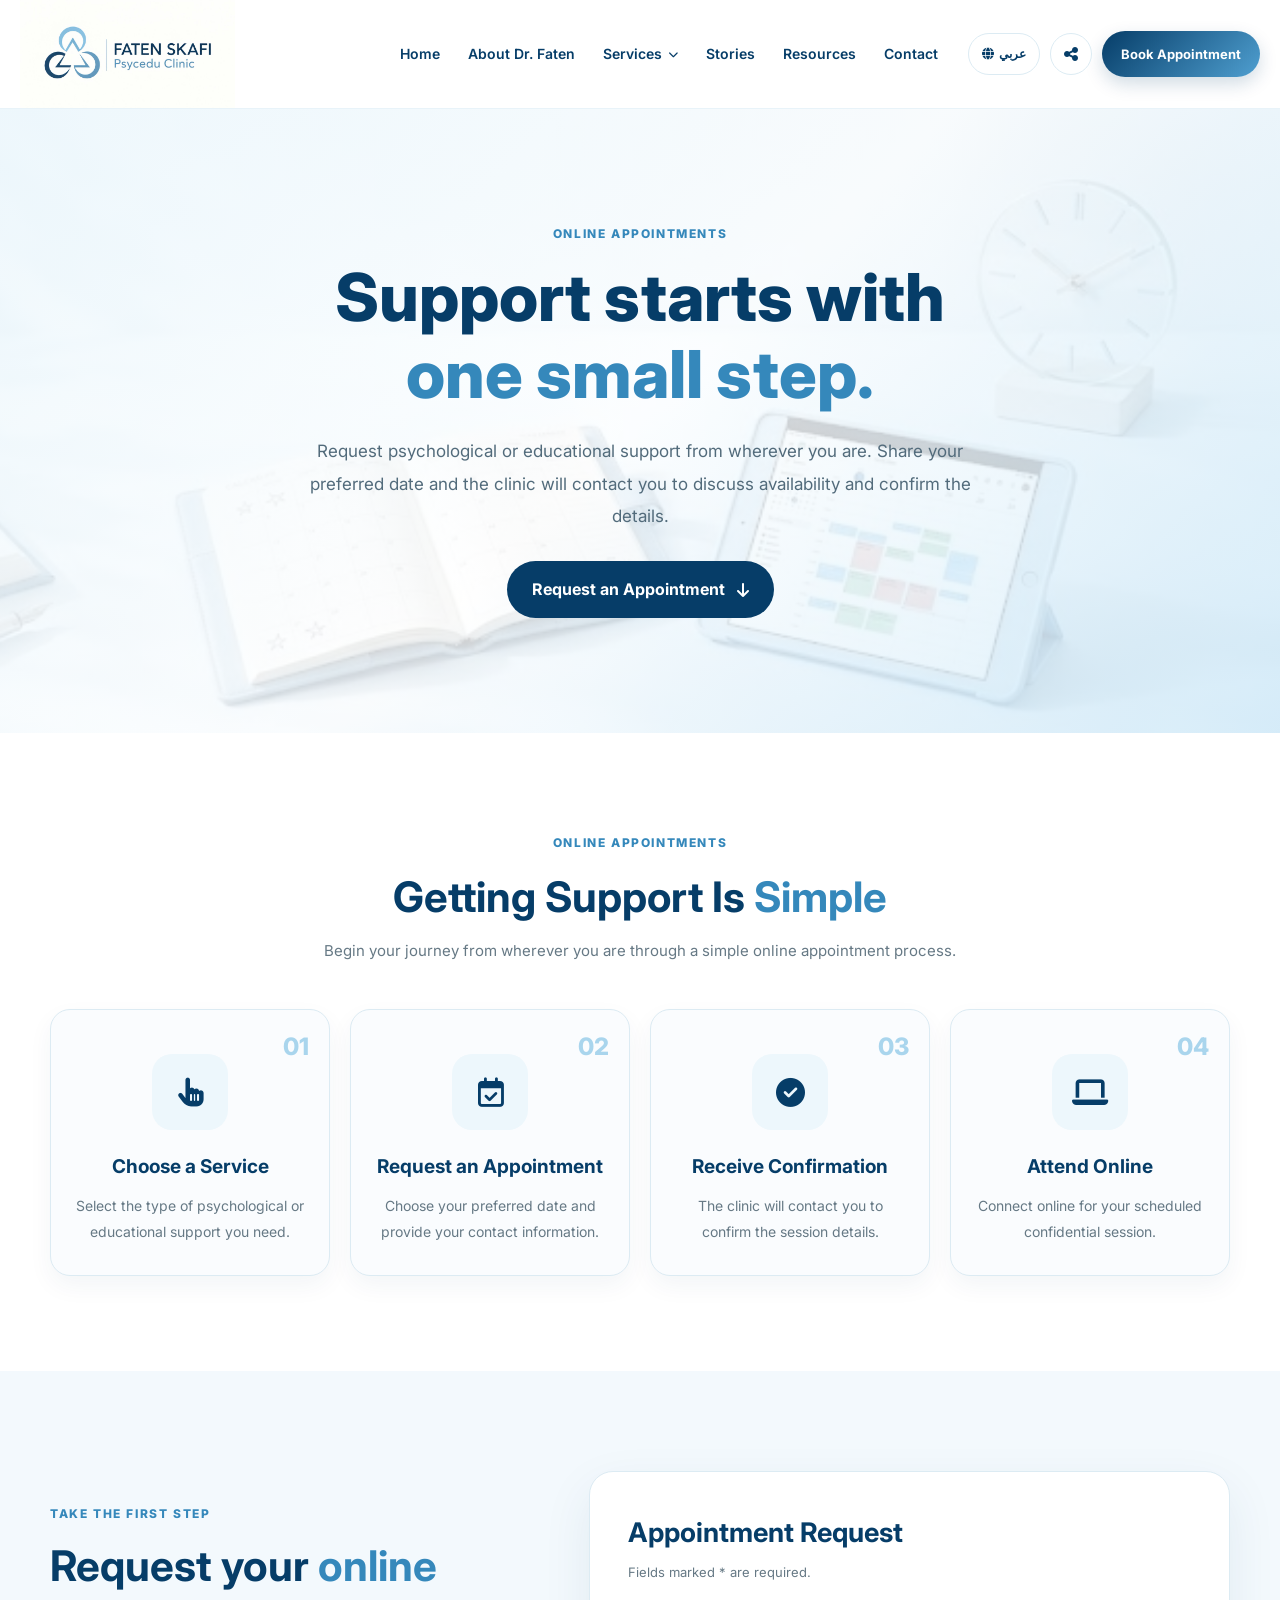
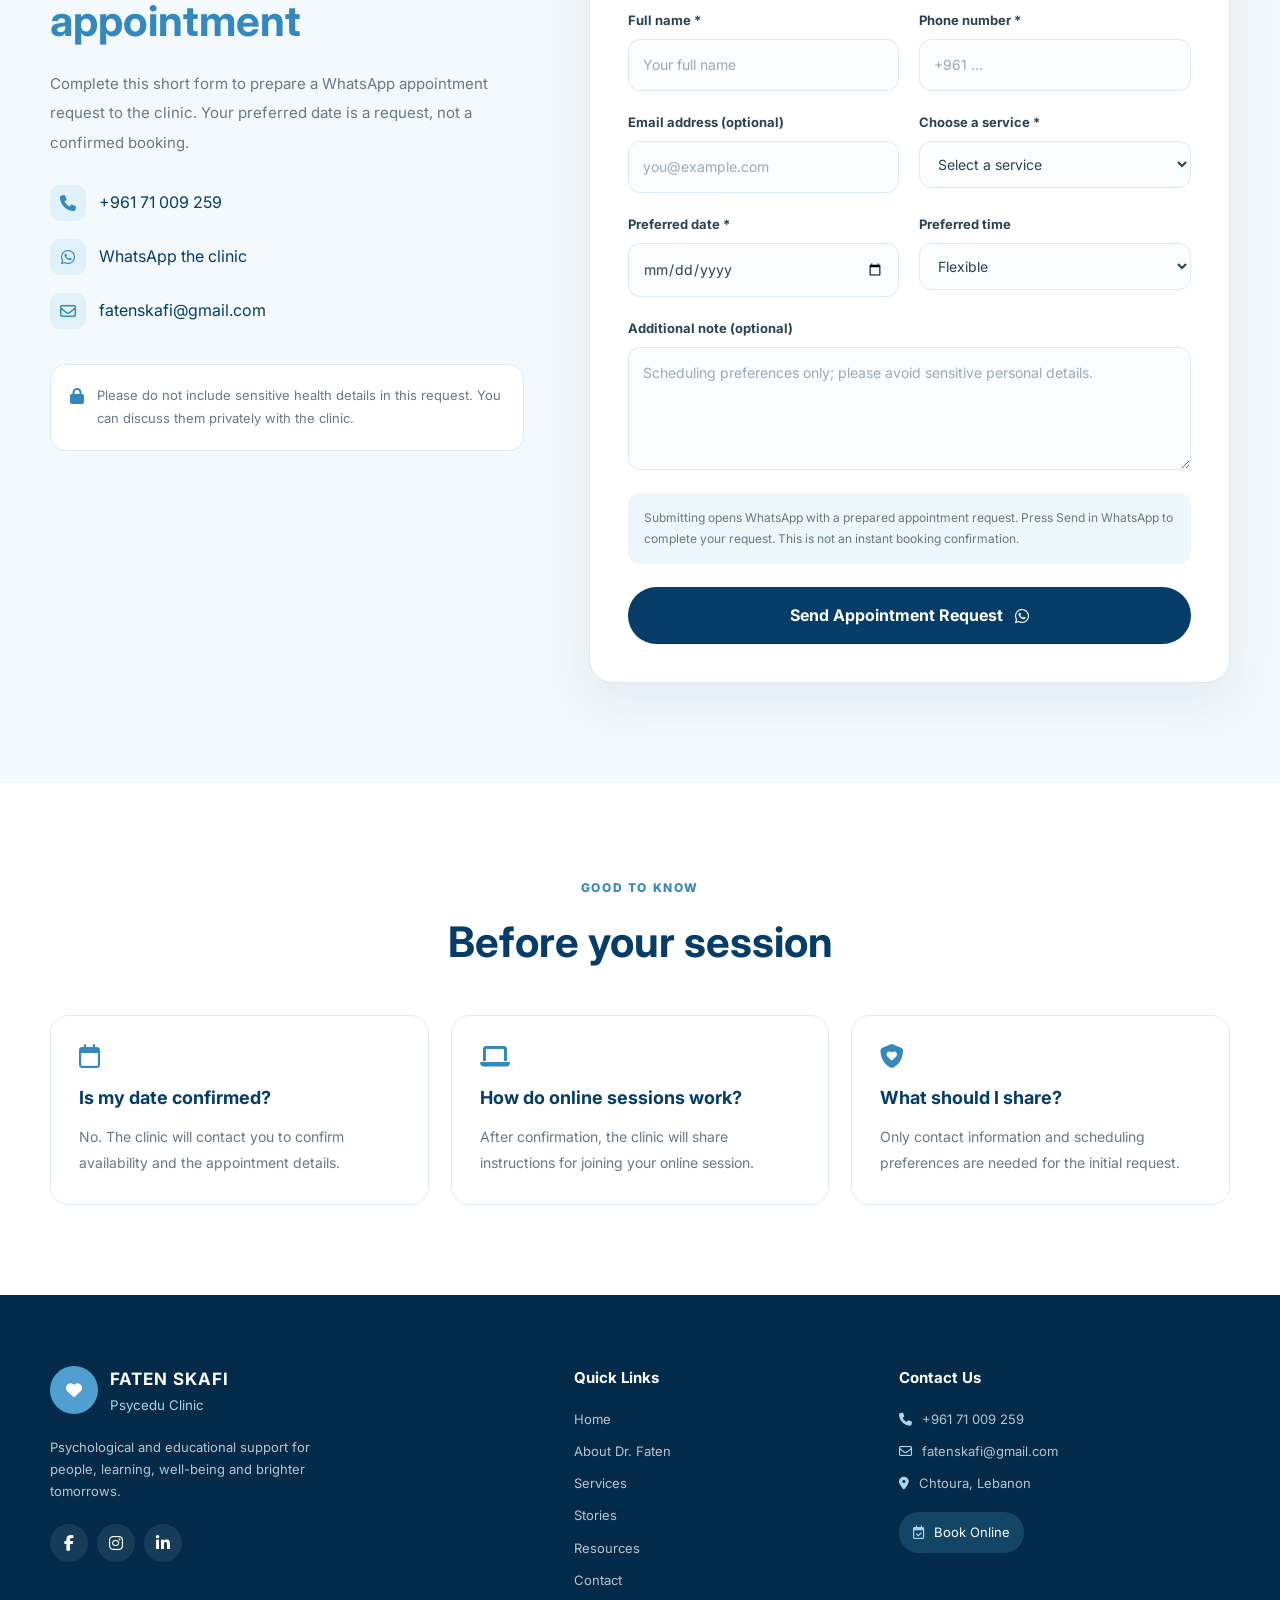
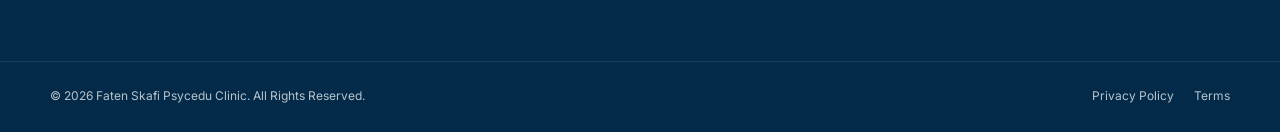
==== appointment.html @ 144cabe9 "Add files via upload" ====
<!DOCTYPE html>
<html lang="en" dir="ltr">
<head>
<meta charset="UTF-8">
<meta name="viewport" content="width=device-width,initial-scale=1">
<meta name="description" content="Request an online psychological or educational appointment with Dr. Faten Skafi at PsycEdu Clinic.">
<title>Online Appointments | PsycEdu Clinic</title>
<link rel="icon" href="icon.jpeg" type="image/jpeg">
<link rel="preconnect" href="https://fonts.googleapis.com">
<link rel="preconnect" href="https://fonts.gstatic.com" crossorigin>
<link href="https://fonts.googleapis.com/css2?family=Cairo:wght@400;500;600;700;800&family=Inter:wght@400;500;600;700;800&display=swap" rel="stylesheet">
<link rel="stylesheet" href="https://cdnjs.cloudflare.com/ajax/libs/font-awesome/6.5.2/css/all.min.css">
<link rel="stylesheet" href="style.css">
<link rel="stylesheet" href="appointment.css">
</head>
<body>

<header class="site-header">
<div class="header-container">
<a href="index.html" class="logo" aria-label="Psycedu Clinic Home">
<img src="logo.jpeg" alt="Faten Skafi Psycedu Clinic">
</a>

<button class="menu-toggle" id="menuToggle" type="button" aria-label="Open navigation" aria-expanded="false">
<i class="fa-solid fa-bars"></i>
</button>
<nav class="main-nav" id="mainNav">
<a href="index.html" class="nav-link" data-i18n="navHome">Home</a>
<a href="about.html" class="nav-link" data-i18n="navAbout">About Dr. Faten</a>

<div class="nav-dropdown">
<button class="dropdown-toggle" type="button" aria-expanded="false">
<span data-i18n="navServices">Services</span>
<i class="fa-solid fa-chevron-down"></i>
</button>
<div class="dropdown-menu">
<a href="service-counseling.html" data-i18n="service1">Psychological Counseling</a>
<a href="service-assessment.html" data-i18n="service2">Psychoeducational Assessment</a>
<a href="service-reports.html" data-i18n="service3">Psychoeducational Reports</a>
<a href="service-learning.html" data-i18n="service4">Learning Difficulties &amp; ADHD</a>
<a href="service-family.html" data-i18n="service5">Family Guidance &amp; Skills Development</a>
</div>
</div>

<a href="stories.html" class="nav-link" data-i18n="navStories">Stories</a>
<a href="resources.html" class="nav-link" data-i18n="navResources">Resources</a>
<a href="contact.html" class="nav-link" data-i18n="navContact">Contact</a>

<div class="mobile-nav-actions">
<button class="language-btn mobile-language" type="button">
<i class="fa-solid fa-globe"></i>
<span class="languageText">عربي</span>
</button>
<a href="appointment.html" class="appointment-btn mobile-appointment" data-i18n="bookAppointment">Book Appointment</a>
</div>
</nav>

<div class="header-actions">
<button class="language-btn" id="languageButton" type="button" aria-label="Switch language">
<i class="fa-solid fa-globe"></i>
<span class="languageText">عربي</span>
</button>

<div class="share-wrapper">
<button class="share-btn" id="shareButton" type="button" aria-label="Share this page" aria-expanded="false">
<i class="fa-solid fa-share-nodes"></i>
</button>
<div class="share-menu" id="shareMenu">
<span class="share-title" data-i18n="shareTitle">Share this page</span>
<div class="share-options">
<button type="button" data-share="whatsapp" aria-label="Share on WhatsApp"><i class="fa-brands fa-whatsapp"></i></button>
<button type="button" data-share="facebook" aria-label="Share on Facebook"><i class="fa-brands fa-facebook-f"></i></button>
<button type="button" data-share="linkedin" aria-label="Share on LinkedIn"><i class="fa-brands fa-linkedin-in"></i></button>
<button type="button" data-share="copy" aria-label="Copy page link"><i class="fa-solid fa-link"></i></button>
</div>
</div>
</div>

<a href="appointment.html" class="appointment-btn" data-i18n="bookAppointment">Book Appointment</a>
</div>
</div>
</header>

<main>

<section class="appointment-hero">
<div class="container appointment-hero-inner">
<span class="appointment-kicker" data-appt="heroTag">ONLINE APPOINTMENTS</span>
<h1 data-appt="heroTitle">Support starts with <span>one small step.</span></h1>
<p data-appt="heroText">Request psychological or educational support from wherever you are. Share your preferred date and the clinic will contact you to discuss availability and confirm the details.</p>
<a href="#appointment-form" class="appointment-hero-button">
<span data-appt="heroButton">Request an Appointment</span>
<i class="fa-solid fa-arrow-down"></i>
</a>
</div>
</section>

<section class="appointment-steps">
<div class="container">
<div class="appointment-section-heading">
<span class="appointment-kicker" data-appt="stepsLabel">ONLINE APPOINTMENTS</span>
<h2 data-appt="stepsTitle">Getting Support Is <span>Simple</span></h2>
<p data-appt="stepsText">Begin your journey from wherever you are through a simple online appointment process.</p>
</div>

<div class="appointment-steps-grid">
<article class="appointment-step">
<span class="appointment-step-number">01</span>
<div class="appointment-step-icon"><i class="fa-solid fa-hand-pointer"></i></div>
<h3 data-appt="step1Title">Choose a Service</h3>
<p data-appt="step1Text">Select the type of psychological or educational support you need.</p>
</article>

<article class="appointment-step">
<span class="appointment-step-number">02</span>
<div class="appointment-step-icon"><i class="fa-regular fa-calendar-check"></i></div>
<h3 data-appt="step2Title">Request an Appointment</h3>
<p data-appt="step2Text">Choose your preferred date and provide your contact information.</p>
</article>

<article class="appointment-step">
<span class="appointment-step-number">03</span>
<div class="appointment-step-icon"><i class="fa-solid fa-circle-check"></i></div>
<h3 data-appt="step3Title">Receive Confirmation</h3>
<p data-appt="step3Text">The clinic will contact you to confirm the session details.</p>
</article>

<article class="appointment-step">
<span class="appointment-step-number">04</span>
<div class="appointment-step-icon"><i class="fa-solid fa-laptop"></i></div>
<h3 data-appt="step4Title">Attend Online</h3>
<p data-appt="step4Text">Connect online for your scheduled confidential session.</p>
</article>
</div>
</div>
</section>

<section class="appointment-request-section" id="appointment-form">
<div class="container appointment-request-layout">

<aside class="appointment-request-aside">
<span class="appointment-kicker" data-appt="formKicker">TAKE THE FIRST STEP</span>
<h2 data-appt="formHeading">Request your <span>online appointment</span></h2>
<p data-appt="formIntro">Complete this short form to prepare a WhatsApp appointment request to the clinic. Your preferred date is a request, not a confirmed booking.</p>

<div class="appointment-contact-line">
<i class="fa-solid fa-phone"></i>
<a href="tel:+96171009259">+961 71 009 259</a>
</div>

<div class="appointment-contact-line">
<i class="fa-brands fa-whatsapp"></i>
<a href="https://wa.me/96171009259" target="_blank" rel="noopener noreferrer">WhatsApp the clinic</a>
</div>

<div class="appointment-contact-line">
<i class="fa-regular fa-envelope"></i>
<a href="mailto:fatenskafi@gmail.com">fatenskafi@gmail.com</a>
</div>

<div class="appointment-aside-note">
<i class="fa-solid fa-lock"></i>
<p data-appt="sensitiveNote">Please do not include sensitive health details in this request. You can discuss them privately with the clinic.</p>
</div>
</aside>

<form id="appointmentRequestForm" class="appointment-form-card">
<div class="appointment-form-head">
<h3 data-appt="formTitle">Appointment Request</h3>
<p data-appt="formSubtitle">Fields marked * are required.</p>
</div>

<div class="appointment-form-grid">

<div class="appointment-field">
<label for="apptName" data-appt="name">Full name *</label>
<input id="apptName" name="name" type="text" autocomplete="name" maxlength="100" required placeholder="Your full name">
</div>

<div class="appointment-field">
<label for="apptPhone" data-appt="phone">Phone number *</label>
<input id="apptPhone" name="phone" type="tel" autocomplete="tel" maxlength="35" required placeholder="+961 ...">
</div>

<div class="appointment-field">
<label for="apptEmail" data-appt="emailOptional">Email address (optional)</label>
<input id="apptEmail" name="email" type="email" autocomplete="email" maxlength="150" placeholder="you@example.com">
</div>

<div class="appointment-field">
<label for="apptService" data-appt="service">Choose a service *</label>
<select id="apptService" name="service" required>
<option value="" data-appt="chooseService">Select a service</option>
<option value="Psychological Counseling" data-appt="svc1">Psychological Counseling</option>
<option value="Psychoeducational Assessment" data-appt="svc2">Psychoeducational Assessment</option>
<option value="Psychoeducational Reports" data-appt="svc3">Psychoeducational Reports</option>
<option value="Learning Difficulties & ADHD" data-appt="svc4">Learning Difficulties &amp; ADHD</option>
<option value="Family Guidance & Skills Development" data-appt="svc5">Family Guidance &amp; Skills Development</option>
</select>
</div>

<div class="appointment-field">
<label for="apptDate" data-appt="date">Preferred date *</label>
<input id="apptDate" name="date" type="date" required>
</div>

<div class="appointment-field">
<label for="apptTime" data-appt="time">Preferred time</label>
<select id="apptTime" name="time">
<option value="Flexible" data-appt="flexible">Flexible</option>
<option value="Morning" data-appt="morning">Morning</option>
<option value="Afternoon" data-appt="afternoon">Afternoon</option>
<option value="Evening" data-appt="evening">Evening</option>
</select>
</div>

<div class="appointment-field appointment-field-full">
<label for="apptMessage" data-appt="message">Additional note (optional)</label>
<textarea id="apptMessage" name="message" rows="4" maxlength="400" placeholder="Scheduling preferences only; please avoid sensitive personal details."></textarea>
</div>

</div>

<p class="appointment-form-notice" data-appt="formNotice">Submitting opens WhatsApp with a prepared appointment request. Press Send in WhatsApp to complete your request. This is not an instant booking confirmation.</p>

<button class="appointment-submit" type="submit">
<span data-appt="submit">Send Appointment Request</span>
<i class="fa-brands fa-whatsapp"></i>
</button>

<p class="appointment-form-status" id="apptStatus" role="status" aria-live="polite"></p>
</form>

</div>
</section>

<section class="appointment-faq">
<div class="container">
<div class="appointment-section-heading">
<span class="appointment-kicker" data-appt="faqLabel">GOOD TO KNOW</span>
<h2 data-appt="faqTitle">Before your session</h2>
</div>

<div class="appointment-faq-grid">
<article>
<i class="fa-regular fa-calendar"></i>
<h3 data-appt="faq1Title">Is my date confirmed?</h3>
<p data-appt="faq1Text">No. The clinic will contact you to confirm availability and the appointment details.</p>
</article>

<article>
<i class="fa-solid fa-laptop"></i>
<h3 data-appt="faq2Title">How do online sessions work?</h3>
<p data-appt="faq2Text">After confirmation, the clinic will share instructions for joining your online session.</p>
</article>

<article>
<i class="fa-solid fa-shield-heart"></i>
<h3 data-appt="faq3Title">What should I share?</h3>
<p data-appt="faq3Text">Only contact information and scheduling preferences are needed for the initial request.</p>
</article>
</div>
</div>
</section>

</main>

<footer class="site-footer">
<div class="container footer-grid">

<div class="footer-brand">
<a href="index.html" class="footer-logo">
<span class="footer-logo-symbol"><i class="fa-solid fa-heart"></i></span>
<span><strong>FATEN SKAFI</strong><small>Psycedu Clinic</small></span>
</a>

<p data-i18n="footerDescription">Psychological and educational support for people, learning, well-being and brighter tomorrows.</p>

<div class="footer-socials">
<a href="https://www.facebook.com/share/19TW65atwE/" target="_blank" rel="noopener noreferrer" aria-label="Facebook">
<i class="fa-brands fa-facebook-f"></i>
</a>
<a href="https://www.instagram.com/dr.faten_skafi?stkn=dXpkZ2U0Z2pqOWF1" target="_blank" rel="noopener noreferrer" aria-label="Instagram">
<i class="fa-brands fa-instagram"></i>
</a>
<a href="https://www.linkedin.com/in/dr-faten-skafi-13892ab7" target="_blank" rel="noopener noreferrer" aria-label="LinkedIn">
<i class="fa-brands fa-linkedin-in"></i>
</a>
</div>
</div>

<div class="footer-column">
<h3 data-i18n="quickLinks">Quick Links</h3>
<a href="index.html" data-i18n="navHome">Home</a>
<a href="about.html" data-i18n="navAbout">About Dr. Faten</a>
<a href="services.html" data-i18n="navServices">Services</a>
<a href="storiess.html" data-i18n="navStories">Stories</a>
<a href="resources.html" data-i18n="navResources">Resources</a>
<a href="contact.html" data-i18n="navContact">Contact</a>
</div>

<div class="footer-column footer-contact">
<h3 data-i18n="contactUs">Contact Us</h3>

<a href="tel:+96171009259">
<i class="fa-solid fa-phone"></i>
<span>+961 71 009 259</span>
</a>

<a href="mailto:fatenskafi@gmail.com">
<i class="fa-regular fa-envelope"></i>
<span>fatenskafi@gmail.com</span>
</a>

<div>
<i class="fa-solid fa-location-dot"></i>
<span data-i18n="location">Chtoura, Lebanon</span>
</div>

<a href="appointment.html" class="footer-appointment">
<i class="fa-regular fa-calendar-check"></i>
<span data-i18n="bookOnline">Book Online</span>
</a>
</div>
</div>

<div class="footer-bottom">
<div class="container footer-bottom-container">
<p>© <span id="currentYear"></span> Faten Skafi Psycedu Clinic. <span data-i18n="rights">All Rights Reserved.</span></p>
<div>
<a href="#" data-i18n="privacy">Privacy Policy</a>
<a href="#" data-i18n="terms">Terms</a>
</div>
</div>
</div>
</footer>

<div class="toast" id="toast">Link copied!</div>

<script>
const apptCopy = {
en: {
heroTag:"ONLINE APPOINTMENTS",
heroTitle:"Support starts with <span>one small step.</span>",
heroText:"Request psychological or educational support from wherever you are. Share your preferred date and the clinic will contact you to discuss availability and confirm the details.",
heroButton:"Request an Appointment",
stepsLabel:"ONLINE APPOINTMENTS",
stepsTitle:"Getting Support Is <span>Simple</span>",
stepsText:"Begin your journey from wherever you are through a simple online appointment process.",
step1Title:"Choose a Service",
step1Text:"Select the type of psychological or educational support you need.",
step2Title:"Request an Appointment",
step2Text:"Choose your preferred date and provide your contact information.",
step3Title:"Receive Confirmation",
step3Text:"The clinic will contact you to confirm the session details.",
step4Title:"Attend Online",
step4Text:"Connect online for your scheduled confidential session.",
formKicker:"TAKE THE FIRST STEP",
formHeading:"Request your <span>online appointment</span>",
formIntro:"Complete this short form to prepare a WhatsApp appointment request to the clinic. Your preferred date is a request, not a confirmed booking.",
sensitiveNote:"Please do not include sensitive health details in this request. You can discuss them privately with the clinic.",
formTitle:"Appointment Request",
formSubtitle:"Fields marked * are required.",
name:"Full name *",
phone:"Phone number *",
emailOptional:"Email address (optional)",
service:"Choose a service *",
chooseService:"Select a service",
date:"Preferred date *",
time:"Preferred time",
flexible:"Flexible",
morning:"Morning",
afternoon:"Afternoon",
evening:"Evening",
message:"Additional note (optional)",
formNotice:"Submitting opens WhatsApp with a prepared appointment request. Press Send in WhatsApp to complete your request. This is not an instant booking confirmation.",
submit:"Send Appointment Request",
faqLabel:"GOOD TO KNOW",
faqTitle:"Before your session",
faq1Title:"Is my date confirmed?",
faq1Text:"No. The clinic will contact you to confirm availability and the appointment details.",
faq2Title:"How do online sessions work?",
faq2Text:"After confirmation, the clinic will share instructions for joining your online session.",
faq3Title:"What should I share?",
faq3Text:"Only contact information and scheduling preferences are needed for the initial request.",
svc1:"Psychological Counseling",
svc2:"Psychoeducational Assessment",
svc3:"Psychoeducational Reports",
svc4:"Learning Difficulties & ADHD",
svc5:"Family Guidance & Skills Development"
},
ar: {
heroTag:"المواعيد عبر الإنترنت",
heroTitle:"يبدأ الدعم <span>بخطوة صغيرة.</span>",
heroText:"اطلب الدعم النفسي أو التربوي من أي مكان. اختر التاريخ المناسب لك وستتواصل العيادة معك لمناقشة التوافر وتأكيد التفاصيل.",
heroButton:"طلب موعد",
stepsLabel:"المواعيد عبر الإنترنت",
stepsTitle:"الحصول على الدعم <span>بسيط</span>",
stepsText:"ابدأ رحلتك من أي مكان من خلال خطوات سهلة لطلب موعد عبر الإنترنت.",
step1Title:"اختر الخدمة",
step1Text:"حدد نوع الدعم النفسي أو التربوي الذي تحتاج إليه.",
step2Title:"اطلب موعدًا",
step2Text:"اختر التاريخ المفضل وأدخل معلومات التواصل.",
step3Title:"تلقَّ التأكيد",
step3Text:"ستتواصل معك العيادة لتأكيد تفاصيل الجلسة.",
step4Title:"احضر عبر الإنترنت",
step4Text:"انضم إلى جلستك السرية عبر الإنترنت في الموعد المحدد.",
formKicker:"ابدأ الخطوة الأولى",
formHeading:"اطلب <span>موعدًا عبر الإنترنت</span>",
formIntro:"املأ هذا النموذج القصير لإعداد طلب موعد عبر واتساب. التاريخ المفضل هو طلب وليس حجزًا مؤكدًا.",
sensitiveNote:"يرجى عدم إدخال تفاصيل صحية حساسة في الطلب. يمكنك مناقشتها بشكل خاص مع العيادة.",
formTitle:"طلب موعد",
formSubtitle:"الحقول المميزة بنجمة * إلزامية.",
name:"الاسم الكامل *",
phone:"رقم الهاتف *",
emailOptional:"البريد الإلكتروني (اختياري)",
service:"اختر الخدمة *",
chooseService:"اختر خدمة",
date:"التاريخ المفضل *",
time:"الوقت المفضل",
flexible:"مرن",
morning:"صباحًا",
afternoon:"بعد الظهر",
evening:"مساءً",
message:"ملاحظة إضافية (اختياري)",
formNotice:"عند الضغط على الزر، سيفتح واتساب برسالة جاهزة لطلب الموعد. اضغط على إرسال في واتساب لإكمال الطلب. هذا ليس تأكيدًا فوريًا للحجز.",
submit:"إرسال طلب الموعد",
faqLabel:"معلومات مهمة",
faqTitle:"قبل جلستك",
faq1Title:"هل تم تأكيد التاريخ؟",
faq1Text:"لا. ستتواصل معك العيادة لتأكيد التوافر وتفاصيل الموعد.",
faq2Title:"كيف تتم الجلسات عبر الإنترنت؟",
faq2Text:"بعد التأكيد، ستشارك العيادة معك تعليمات الانضمام إلى الجلسة.",
faq3Title:"ما المعلومات التي يجب مشاركتها؟",
faq3Text:"تكفي معلومات التواصل وتفضيلات الموعد عند إرسال الطلب الأولي.",
svc1:"الإرشاد النفسي",
svc2:"التقييم النفسي التربوي",
svc3:"التقارير النفسية التربوية",
svc4:"صعوبات التعلم واضطراب فرط الحركة وتشتت الانتباه",
svc5:"الإرشاد الأسري وتنمية المهارات"
}
};

const navCopy = {
en: {
navHome:"Home",
navAbout:"About Dr. Faten",
navServices:"Services",
navStories:"Stories",
navResources:"Resources",
navContact:"Contact",
bookAppointment:"Book Appointment",
service1:"Psychological Counseling",
service2:"Psychoeducational Assessment",
service3:"Psychoeducational Reports",
service4:"Learning Difficulties & ADHD",
service5:"Family Guidance & Skills Development",
quickLinks:"Quick Links",
contactUs:"Contact Us",
location:"Chtoura, Lebanon",
bookOnline:"Book Online",
rights:"All Rights Reserved.",
privacy:"Privacy Policy",
terms:"Terms",
footerDescription:"Psychological and educational support for people, learning, well-being and brighter tomorrows."
},
ar: {
navHome:"الرئيسية",
navAbout:"عن الدكتورة فاتن",
navServices:"الخدمات",
navStories:"قصص",
navResources:"الموارد",
navContact:"تواصل معنا",
bookAppointment:"احجز موعدًا",
service1:"الإرشاد النفسي",
service2:"التقييم النفسي التربوي",
service3:"التقارير النفسية التربوية",
service4:"صعوبات التعلم وفرط الحركة وتشتت الانتباه",
service5:"الإرشاد الأسري وتنمية المهارات",
quickLinks:"روابط سريعة",
contactUs:"تواصل معنا",
location:"شتورا، لبنان",
bookOnline:"احجز عبر الإنترنت",
rights:"جميع الحقوق محفوظة.",
privacy:"سياسة الخصوصية",
terms:"الشروط",
footerDescription:"دعم نفسي وتربوي يعزز التعلم والرفاه وآفاق المستقبل."
}
};

let lang = "en";

try {
    lang = localStorage.getItem("language") === "ar" ? "ar" : "en";
} catch (e) {}

function applyLang(next) {
    lang = next;

    document.documentElement.lang = lang;
    document.documentElement.dir = lang === "ar" ? "rtl" : "ltr";

    document.querySelectorAll("[data-appt]").forEach(el => {
        const key = el.dataset.appt;
        const value = apptCopy[lang][key];

        if (value === undefined) return;

        if (["heroTitle", "stepsTitle", "formHeading"].includes(key)) {
            el.innerHTML = value;
        } else {
            el.textContent = value;
        }
    });

    document.querySelectorAll("[data-i18n]").forEach(el => {
        const value = navCopy[lang][el.dataset.i18n];
        if (value !== undefined) el.textContent = value;
    });

    document.querySelectorAll(".languageText").forEach(el => {
        el.textContent = lang === "ar" ? "EN" : "عربي";
    });

    try {
        localStorage.setItem("language", lang);
    } catch (e) {}
}

applyLang(lang);

document.querySelectorAll(".language-btn").forEach(btn => {
    btn.addEventListener("click", () => {
        applyLang(lang === "en" ? "ar" : "en");
    });
});

// Mobile menu
const mobile = document.getElementById("menuToggle");
const nav = document.getElementById("mainNav");

if (mobile && nav) {
    mobile.addEventListener("click", () => {
        const open = nav.classList.toggle("is-open");

        mobile.setAttribute("aria-expanded", String(open));
        mobile.querySelector("i").className = open
            ? "fa-solid fa-xmark"
            : "fa-solid fa-bars";
    });
}

// Navigation dropdown
document.querySelectorAll(".nav-dropdown").forEach(drop => {
    const btn = drop.querySelector(".dropdown-toggle");

    if (btn) {
        btn.addEventListener("click", e => {
            e.stopPropagation();

            const open = drop.classList.toggle("is-open");
            btn.setAttribute("aria-expanded", String(open));
        });
    }
});

document.addEventListener("click", e => {
    document.querySelectorAll(".nav-dropdown").forEach(drop => {
        if (!drop.contains(e.target)) {
            drop.classList.remove("is-open");
            drop.querySelector(".dropdown-toggle")
                ?.setAttribute("aria-expanded", "false");
        }
    });
});

// Share menu
const shareBtn = document.getElementById("shareButton");
const shareMenu = document.getElementById("shareMenu");
const toast = document.getElementById("toast");

if (shareBtn && shareMenu) {
    shareBtn.addEventListener("click", e => {
        e.stopPropagation();

        const open = shareMenu.classList.toggle("active");
        shareBtn.setAttribute("aria-expanded", String(open));
    });

    document.addEventListener("click", e => {
        if (!e.target.closest(".share-wrapper")) {
            shareMenu.classList.remove("active");
            shareBtn.setAttribute("aria-expanded", "false");
        }
    });

    document.querySelectorAll("[data-share]").forEach(btn => {
        btn.addEventListener("click", async () => {
            const url = encodeURIComponent(location.href);
            let target = "";

            switch (btn.dataset.share) {
                case "whatsapp":
                    target = "https://wa.me/?text=" +
                        encodeURIComponent("PsycEdu Clinic Appointment ") + url;
                    break;

                case "facebook":
                    target = "https://www.facebook.com/sharer/sharer.php?u=" + url;
                    break;

                case "linkedin":
                    target = "https://www.linkedin.com/sharing/share-offsite/?url=" + url;
                    break;

                case "copy":
                    try {
                        await navigator.clipboard.writeText(location.href);

                        if (toast) {
                            toast.textContent = lang === "ar"
                                ? "تم نسخ الرابط!"
                                : "Link copied!";

                            toast.classList.add("show");

                            setTimeout(() => {
                                toast.classList.remove("show");
                            }, 2200);
                        }
                    } catch (e) {
                        prompt("Copy link:", location.href);
                    }
                    break;
            }

            if (target) {
                window.open(target, "_blank", "noopener,noreferrer");
            }

            shareMenu.classList.remove("active");
            shareBtn.setAttribute("aria-expanded", "false");
        });
    });
}

// Prevent past dates
const dateField = document.getElementById("apptDate");

if (dateField) {
    const today = new Date();

    const localToday = new Date(
        today.getTime() - today.getTimezoneOffset() * 60000
    ).toISOString().slice(0, 10);

    dateField.min = localToday;
}

// Appointment submission through WhatsApp
const appointmentForm = document.getElementById("appointmentRequestForm");

if (appointmentForm) {
    appointmentForm.addEventListener("submit", e => {
        e.preventDefault();

        const form = e.currentTarget;

        if (!form.reportValidity()) return;

        const data = new FormData(form);
        const service = data.get("service");
        const time = data.get("time");

        const serviceArabic = {
            "Psychological Counseling": "الإرشاد النفسي",
            "Psychoeducational Assessment": "التقييم النفسي التربوي",
            "Psychoeducational Reports": "التقارير النفسية التربوية",
            "Learning Difficulties & ADHD": "صعوبات التعلم واضطراب فرط الحركة وتشتت الانتباه",
            "Family Guidance & Skills Development": "الإرشاد الأسري وتنمية المهارات"
        };

        const timeArabic = {
            "Flexible": "مرن",
            "Morning": "صباحًا",
            "Afternoon": "بعد الظهر",
            "Evening": "مساءً"
        };

        const fields = lang === "ar"
            ? [
                ["الاسم الكامل", data.get("name")],
                ["رقم الهاتف", data.get("phone")],
                ["البريد الإلكتروني", data.get("email") || "لم يُذكر"],
                ["الخدمة المطلوبة", serviceArabic[service] || service],
                ["التاريخ المفضل", data.get("date")],
                ["الوقت المفضل", timeArabic[time] || time],
                ["ملاحظة تتعلق بالموعد", data.get("message") || "لا توجد"]
            ]
            : [
                ["Full name", data.get("name")],
                ["Phone", data.get("phone")],
                ["Email", data.get("email") || "Not provided"],
                ["Service", service],
                ["Preferred date", data.get("date")],
                ["Preferred time", time],
                ["Scheduling note", data.get("message") || "None"]
            ];

        const greeting = lang === "ar"
            ? "مرحبًا عيادة PsycEdu، أود طلب موعد."
            : "Hello PsycEdu Clinic, I would like to request an online appointment.";

        const closing = lang === "ar"
            ? "يرجى التواصل معي لتأكيد التوافر وتفاصيل الموعد. شكرًا لكم."
            : "Please contact me to confirm availability and appointment details. Thank you.";

        const message =
            greeting + "\n\n" +
            fields.map(([label, value]) => label + ": " + value).join("\n") +
            "\n\n" + closing;

        // Lebanon WhatsApp number in international format
        // without the leading zero.
        const clinicWhatsAppNumber = "96171009259";

        const whatsappURL =
            "https://wa.me/" + clinicWhatsAppNumber +
            "?text=" + encodeURIComponent(message);

        const status = document.getElementById("apptStatus");

        if (status) {
            status.textContent = lang === "ar"
                ? "سيُفتح واتساب برسالة جاهزة. اضغط على إرسال لإكمال الطلب."
                : "WhatsApp will open with your prepared request. Press Send to complete it.";
        }

        window.open(whatsappURL, "_blank", "noopener,noreferrer");
    });
}

// Footer year
const year = document.getElementById("currentYear");

if (year) {
    year.textContent = new Date().getFullYear();
}
</script>

</body>
</html>
---- style.css ----
/* =========================================================
   ROOT
========================================================= */

:root {

    --navy: #063d68;
    --navy-dark: #032f52;

    --blue: #4f9fd0;
    --blue-dark: #3588bb;

    --sky: #a9d5ed;
    --light-blue: #edf7fc;

    --off-white: #fafaf7;
    --white: #ffffff;

    --text: #294254;
    --muted: #667985;

    --border: #dcebf3;

    --beige: #f6ead5;
    --green: #dcebdc;
    --pink: #f5dcd8;
    --soft-green: #dcebdc;

    --shadow:
        0 15px 45px rgba(6, 61, 104, 0.10);

    --shadow-small:
        0 8px 25px rgba(6, 61, 104, 0.08);

    --radius: 22px;

}


/* =========================================================
   RESET
========================================================= */

* {

    margin: 0;
    padding: 0;
    box-sizing: border-box;

}


html {

    scroll-behavior: smooth;

}


body {

    font-family: "Inter", sans-serif;

    color: var(--text);

    background: var(--white);

    line-height: 1.7;

    overflow-x: hidden;

}


body[dir="rtl"],
html[dir="rtl"] body {

    font-family: "Cairo", sans-serif;

}


a {

    color: inherit;
    text-decoration: none;

}


button {

    font: inherit;

}


img {

    max-width: 100%;
    display: block;

}


.container {

    width: min(1180px, calc(100% - 40px));

    margin-inline: auto;

}



/* =========================================================
   HEADER
========================================================= */

.site-header {

    position: sticky;

    top: 0;

    z-index: 1000;

    background: rgba(255, 255, 255, 0.96);

    backdrop-filter: blur(15px);

    border-bottom: 1px solid rgba(79, 159, 208, 0.13);

}


.header-container {

    width: min(1320px, calc(100% - 40px));

    min-height: 88px;

    margin: auto;

    display: flex;

    align-items: center;

    gap: 30px;

}


.logo {

    width: 215px;

    flex-shrink: 0;

}


.logo img {

    width: 100%;

    height: auto;

}


.main-nav {

    display: flex;

    align-items: center;

    gap: 28px;

    margin-left: auto;

}


.nav-link,
.dropdown-toggle {

    position: relative;

    color: var(--navy);

    font-size: 14px;

    font-weight: 600;

    background: none;

    border: 0;

    cursor: pointer;

    transition: 0.3s;

}


.nav-link::after {

    content: "";

    position: absolute;

    left: 0;

    bottom: -10px;

    width: 0;

    height: 2px;

    background: var(--blue);

    transition: 0.3s;

}


.nav-link:hover::after,
.nav-link.active::after {

    width: 100%;

}


.nav-link:hover,
.dropdown-toggle:hover {

    color: var(--blue);

}



/* DROPDOWN */

.nav-dropdown {

    position: relative;

}


.dropdown-toggle {

    display: flex;

    align-items: center;

    gap: 6px;

}


.dropdown-toggle i {

    font-size: 10px;

    transition: 0.3s;

}


.dropdown-menu {

    position: absolute;

    top: calc(100% + 20px);

    left: -20px;

    width: 300px;

    padding: 12px;

    background: var(--white);

    border-radius: 16px;

    box-shadow: var(--shadow);

    border: 1px solid var(--border);

    opacity: 0;

    visibility: hidden;

    transform: translateY(10px);

    transition: 0.25s;

}


.nav-dropdown:hover .dropdown-menu {

    opacity: 1;

    visibility: visible;

    transform: translateY(0);

}


.dropdown-menu a {

    display: block;

    padding: 11px 13px;

    border-radius: 10px;

    color: var(--text);

    font-size: 13px;

    transition: 0.25s;

}


.dropdown-menu a:hover {

    background: var(--light-blue);

    color: var(--navy);

    padding-inline-start: 18px;

}



/* HEADER ACTIONS */

.header-actions {

    display: flex;

    align-items: center;

    gap: 10px;

}


.language-btn,
.share-btn {

    width: 42px;

    height: 42px;

    border-radius: 50%;

    border: 1px solid var(--border);

    background: var(--white);

    color: var(--navy);

    display: flex;

    align-items: center;

    justify-content: center;

    gap: 5px;

    cursor: pointer;

    transition: 0.25s;

}


.language-btn {

    width: auto;

    border-radius: 22px;

    padding: 0 13px;

    font-size: 12px;

    font-weight: 700;

}


.language-btn:hover,
.share-btn:hover {

    color: var(--white);

    background: var(--blue);

    border-color: var(--blue);

}


.appointment-btn {

    display: inline-flex;

    align-items: center;

    justify-content: center;

    padding: 12px 19px;

    border-radius: 25px;

    color: var(--white);

    background:
        linear-gradient(
            135deg,
            var(--navy),
            var(--blue)
        );

    font-size: 13px;

    font-weight: 700;

    transition: 0.3s;

    box-shadow:
        0 7px 18px rgba(6, 61, 104, 0.18);

}


.appointment-btn:hover {

    transform: translateY(-2px);

    box-shadow:
        0 10px 25px rgba(6, 61, 104, 0.25);

}



/* SHARE MENU */

.share-wrapper {

    position: relative;

}


.share-menu {

    position: absolute;

    top: calc(100% + 14px);

    right: 0;

    width: 205px;

    padding: 15px;

    border-radius: 15px;

    background: var(--white);

    border: 1px solid var(--border);

    box-shadow: var(--shadow);

    opacity: 0;

    visibility: hidden;

    transform: translateY(8px);

    transition: 0.25s;

}


.share-menu.active {

    opacity: 1;

    visibility: visible;

    transform: translateY(0);

}


.share-title {

    display: block;

    margin-bottom: 12px;

    color: var(--navy);

    font-size: 12px;

    font-weight: 700;

}


.share-options {

    display: flex;

    gap: 8px;

}


.share-options button {

    width: 36px;

    height: 36px;

    border: 0;

    border-radius: 50%;

    background: var(--light-blue);

    color: var(--navy);

    cursor: pointer;

    transition: 0.25s;

}


.share-options button:hover {

    color: var(--white);

    background: var(--blue);

    transform: translateY(-2px);

}


.menu-toggle,
.mobile-nav-actions {

    display: none;

}



/* =========================================================
   HERO
========================================================= */

.hero {

    position: relative;

    min-height: 680px;

    overflow: hidden;

    background:

        radial-gradient(
            circle at 90% 20%,
            rgba(169, 213, 237, 0.45),
            transparent 35%
        ),

        linear-gradient(
            135deg,
            var(--off-white),
            var(--light-blue)
        );

}


.hero::after {

    content: "";

    position: absolute;

    bottom: -90px;

    left: -5%;

    width: 110%;

    height: 160px;

    border-radius: 50% 50% 0 0;

    background: var(--white);

}


.hero-container {

    position: relative;

    z-index: 2;

    min-height: 680px;

    display: grid;

    grid-template-columns:
        1.08fr 0.92fr;

    align-items: center;

    gap: 70px;

    padding-top: 45px;
    padding-bottom: 110px;

}


.hero-eyebrow {

    display: flex;

    align-items: center;

    gap: 12px;

    margin-bottom: 18px;

    color: var(--blue-dark);

    font-size: 13px;

    font-weight: 700;

    text-transform: uppercase;

    letter-spacing: 2px;

}


.hero-eyebrow span {

    width: 35px;

    height: 2px;

    background: var(--blue);

}


.hero h1 {

    max-width: 650px;

    color: var(--navy);

    font-size: clamp(44px, 5vw, 70px);

    line-height: 1.08;

    letter-spacing: -2.5px;

}


.hero h1 span {

    color: var(--blue);

}


.hero-description {

    max-width: 590px;

    margin: 24px 0 30px;

    color: var(--muted);

    font-size: 18px;

}


.hero-buttons {

    display: flex;

    flex-wrap: wrap;

    gap: 12px;

}


.primary-btn,
.secondary-btn {

    display: inline-flex;

    align-items: center;

    justify-content: center;

    gap: 11px;

    min-height: 52px;

    padding: 0 24px;

    border-radius: 27px;

    font-weight: 700;

    font-size: 14px;

    transition: 0.3s;

}


.primary-btn {

    color: var(--white);

    background:
        linear-gradient(
            135deg,
            var(--navy),
            var(--blue)
        );

    box-shadow:
        0 10px 25px rgba(6, 61, 104, 0.18);

}


.primary-btn:hover {

    transform: translateY(-3px);

    box-shadow:
        0 14px 30px rgba(6, 61, 104, 0.25);

}


.secondary-btn {

    color: var(--navy);

    background: rgba(255,255,255,0.7);

    border: 1px solid var(--sky);

}


.secondary-btn:hover {

    background: var(--white);

    transform: translateY(-2px);

}


.hero-support {

    display: flex;

    flex-wrap: wrap;

    gap: 25px;

    margin-top: 30px;

}


.hero-support div {

    display: flex;

    align-items: center;

    gap: 8px;

    color: var(--navy);

    font-size: 13px;

    font-weight: 600;

}


.hero-support i {

    color: var(--blue);

}



/* HERO VISUAL */

.hero-visual {

    position: relative;

    min-height: 460px;

    display: flex;

    align-items: center;

    justify-content: center;

}


.hero-visual::before {

    content: "";

    position: absolute;

    width: 390px;

    height: 390px;

    border-radius: 50%;

    background:
        linear-gradient(
            135deg,
            var(--sky),
            var(--light-blue)
        );

}


.hero-card {

    position: relative;

    z-index: 2;

    width: 360px;

    padding: 55px 42px;

    text-align: center;

    border-radius: 45% 45% 35% 35%;

    background: rgba(255,255,255,0.91);

    box-shadow: var(--shadow);

    backdrop-filter: blur(12px);

}


.hero-logo-icon {

    width: 85px;

    height: 85px;

    margin: 0 auto 20px;

    border-radius: 50%;

    display: grid;

    place-items: center;

    background:
        linear-gradient(
            135deg,
            var(--navy),
            var(--blue)
        );

    color: var(--white);

    font-size: 32px;

}


.hero-card > span {

    color: var(--blue);

    font-size: 13px;

    font-weight: 700;

    text-transform: uppercase;

    letter-spacing: 1.5px;

}


.hero-card h2 {

    margin: 12px 0;

    color: var(--navy);

    font-size: 30px;

    line-height: 1.25;

}


.hero-card p {

    color: var(--muted);

    font-size: 14px;

}


.floating-card {

    position: absolute;

    z-index: 4;

    display: flex;

    align-items: center;

    gap: 9px;

    padding: 12px 17px;

    border-radius: 20px;

    color: var(--navy);

    background: var(--white);

    box-shadow: var(--shadow-small);

    font-size: 13px;

    font-weight: 700;

}


.floating-card i {

    color: var(--blue);

}


.floating-one {

    top: 75px;

    left: 0;

}


.floating-two {

    bottom: 80px;

    right: -10px;

}



/* =========================================================
   GENERAL SECTION HEADINGS
========================================================= */

.section-heading {

    max-width: 650px;

    margin-bottom: 50px;

}


.section-heading.centered {

    margin-left: auto;

    margin-right: auto;

    text-align: center;

}


.section-label {

    display: inline-block;

    margin-bottom: 10px;

    color: var(--blue-dark);

    font-size: 13px;

    font-weight: 700;

    text-transform: uppercase;

    letter-spacing: 1.7px;

}


.section-heading h2 {

    color: var(--navy);

    font-size: clamp(31px, 4vw, 44px);

    line-height: 1.2;

}


.section-heading h2 span {

    color: var(--blue);

}


.section-heading p {

    margin-top: 16px;

    color: var(--muted);

}



/* =========================================================
   INTRO
========================================================= */

.intro-section {

    padding: 100px 0;

}


.audience-grid {

    display: grid;

    grid-template-columns:
        repeat(4, 1fr);

    gap: 20px;

}


.audience-card {

    padding: 32px 20px;

    text-align: center;

    border-radius: var(--radius);

    background: var(--white);

    border: 1px solid var(--border);

    transition: 0.3s;

}


.audience-card:hover {

    transform: translateY(-7px);

    border-color: var(--sky);

    box-shadow: var(--shadow-small);

}


.audience-icon {

    width: 68px;

    height: 68px;

    margin: 0 auto 17px;

    border-radius: 50%;

    display: grid;

    place-items: center;

    color: var(--navy);

    background: var(--light-blue);

    font-size: 24px;

}


.audience-card h3 {

    color: var(--navy);

    font-size: 17px;

}



/* =========================================================
   SERVICES
========================================================= */

.services-section {

    padding: 100px 0;

    background: var(--light-blue);

}


.services-grid {

    display: grid;

    grid-template-columns:
        repeat(6, 1fr);

    gap: 20px;

}


.service-card {

    position: relative;

    grid-column: span 2;

    min-height: 390px;

    padding: 34px;

    border-radius: var(--radius);

    background: var(--white);

    box-shadow: var(--shadow-small);

    transition: 0.35s;

    overflow: hidden;

}


.service-card:nth-child(4) {

    grid-column: 2 / span 2;

}


.service-card:nth-child(5) {

    grid-column: 4 / span 2;

}


.service-card:hover {

    transform: translateY(-8px);

    box-shadow: var(--shadow);

}


.service-number {

    position: absolute;

    top: 22px;

    right: 25px;

    color: rgba(6,61,104,0.08);

    font-size: 42px;

    font-weight: 700;

}


.service-icon {

    width: 70px;

    height: 70px;

    margin-bottom: 23px;

    border-radius: 50%;

    display: grid;

    place-items: center;

    color: var(--navy);

    font-size: 25px;

}


.service-icon.blue {

    background: #dbeff9;

}


.service-icon.beige {

    background: var(--beige);

}


.service-icon.green {

    background: var(--green);

}


.service-icon.pink {

    background: var(--pink);

}


.service-icon.soft-green {

    background: #dcebdc;

}


.service-card h3 {

    min-height: 58px;

    color: var(--navy);

    font-size: 19px;

    line-height: 1.4;

}


.service-card p {

    margin: 15px 0 24px;

    color: var(--muted);

    font-size: 14px;

}

/* Psychological Counseling background */
.service-card.counseling-card {
    background-image:
        linear-gradient(
            rgba(255, 255, 255, 0.82),
            rgba(255, 255, 255, 0.92)
        ),
        url("Psychological\ Counseling.png");

    background-size: cover;
    background-position: center;
    background-repeat: no-repeat;
} 

/* Psychoeducational Assessment background */
.service-card.assessment-card {
    background-image:
        linear-gradient(
            rgba(255, 255, 255, 0.82),
            rgba(255, 255, 255, 0.92)
        ),
        url("Psychoeducational Assessment.png");

    background-size: cover;
    background-position: center;
    background-repeat: no-repeat;
}

/* Psychoeducational Reports background */
.service-card.reports-card {
    background-image:
        linear-gradient(
            rgba(255, 255, 255, 0.82),
            rgba(255, 255, 255, 0.92)
        ),
        url("Psychoeducational Reports.png");

    background-size: cover;
    background-position: center;
    background-repeat: no-repeat;
}

/* Learning Difficulties & ADHD background */
.service-card.learning-card {
    background-image:
        linear-gradient(
            rgba(255, 255, 255, 0.82),
            rgba(255, 255, 255, 0.92)
        ),
        url("Learning Difficulties & ADHD.png");

    background-size: cover;
    background-position: center;
    background-repeat: no-repeat;
}

/* Family Guidance & Skills Development background */
.service-card.family-card {
    background-image:
        linear-gradient(
            rgba(255, 255, 255, 0.82),
            rgba(255, 255, 255, 0.92)
        ),
        url("Family Guidance & Skills Development.png");

    background-size: cover;
    background-position: center;
    background-repeat: no-repeat;
}


.learn-more {

    display: inline-flex;

    align-items: center;

    gap: 8px;

    color: var(--blue-dark);

    font-size: 13px;

    font-weight: 700;

}


.learn-more i {

    transition: 0.3s;

}


.learn-more:hover i {

    transform: translateX(5px);

}



/* =========================================================
   DOCTOR
========================================================= */

.doctor-section {

    padding: 110px 0;

}


.doctor-container {

    display: grid;

    grid-template-columns:
        0.9fr 1.1fr;

    gap: 90px;

    align-items: center;

}


.doctor-image {

    position: relative;

}


.doctor-placeholder {

    min-height: 500px;

    border-radius: 40px 40px 120px 40px;

    display: flex;

    flex-direction: column;

    align-items: center;

    justify-content: center;

    gap: 18px;

    background:

        linear-gradient(
            145deg,
            var(--light-blue),
            var(--sky)
        );

    color: var(--navy);

}


.doctor-placeholder i {

    font-size: 100px;

    opacity: 0.5;

}


.doctor-placeholder span {

    font-weight: 600;

}


.doctor-image img {

    width: 100%;

    min-height: 500px;

    object-fit: cover;

    border-radius: 40px 40px 120px 40px;

}


.experience-card {

    position: absolute;

    right: -35px;

    bottom: 45px;

    width: 155px;

    padding: 22px;

    border-radius: 20px;

    color: var(--white);

    background: var(--navy);

    box-shadow: var(--shadow);

}


.experience-card strong {

    display: block;

    color: var(--sky);

    font-size: 36px;

}


.experience-card span {

    font-size: 12px;

}


.doctor-content h2 {

    color: var(--navy);

    font-size: clamp(35px, 4vw, 48px);

}


.doctor-content h4 {

    margin: 5px 0 20px;

    color: var(--blue-dark);

    font-weight: 600;

}


.doctor-content > p {

    max-width: 610px;

    color: var(--muted);

    margin-bottom: 25px;

}


.doctor-values {

    margin-bottom: 30px;

    display: grid;

    gap: 12px;

}


.doctor-values div {

    display: flex;

    align-items: center;

    gap: 11px;

    color: var(--navy);

    font-size: 14px;

    font-weight: 600;

}


.doctor-values i {

    width: 27px;

    height: 27px;

    border-radius: 50%;

    display: grid;

    place-items: center;

    background: var(--light-blue);

    color: var(--blue-dark);

    font-size: 11px;

}



/* =========================================================
   STEPS
========================================================= */

.steps-section {

    padding: 100px 0;

    background: var(--off-white);

}


.steps-grid {

    display: grid;

    grid-template-columns:
        1fr 50px 1fr 50px 1fr 50px 1fr;

    align-items: center;

}


.step-card {

    text-align: center;

}


.step-number {

    display: block;

    margin-bottom: 12px;

    color: var(--sky);

    font-size: 40px;

    font-weight: 700;

}


.step-card > i {

    width: 72px;

    height: 72px;

    margin-bottom: 18px;

    border-radius: 50%;

    display: inline-grid;

    place-items: center;

    color: var(--white);

    background:
        linear-gradient(
            135deg,
            var(--navy),
            var(--blue)
        );

    font-size: 23px;

}


.step-card h3 {

    margin-bottom: 9px;

    color: var(--navy);

    font-size: 17px;

}


.step-card p {

    color: var(--muted);

    font-size: 13px;

}


.step-line {

    height: 1px;

    background: var(--sky);

}


.steps-button {

    margin-top: 50px;

    text-align: center;

}



/* =========================================================
   CONTACT CTA
========================================================= */

.contact-cta {

    padding: 65px 0;

    color: var(--white);

    background:

        linear-gradient(
            135deg,
            var(--navy-dark),
            var(--navy),
            var(--blue-dark)
        );

}


.contact-cta-container {

    display: flex;

    align-items: center;

    justify-content: space-between;

    gap: 50px;

}


.contact-cta span {

    color: var(--sky);

    font-size: 13px;

    font-weight: 700;

    text-transform: uppercase;

    letter-spacing: 1.5px;

}


.contact-cta h2 {

    margin: 7px 0;

    font-size: 36px;

}


.contact-cta p {

    max-width: 600px;

    color: rgba(255,255,255,0.78);

}


.cta-buttons {

    display: flex;

    gap: 10px;

    flex-shrink: 0;

}


.white-btn,
.outline-white-btn {

    min-height: 48px;

    padding: 0 20px;

    border-radius: 25px;

    display: inline-flex;

    align-items: center;

    justify-content: center;

    gap: 8px;

    font-size: 13px;

    font-weight: 700;

    transition: 0.3s;

}


.white-btn {

    color: var(--navy);

    background: var(--white);

}


.outline-white-btn {

    color: var(--white);

    border: 1px solid rgba(255,255,255,0.5);

}


.white-btn:hover,
.outline-white-btn:hover {

    transform: translateY(-3px);

}



/* =========================================================
   FOOTER
========================================================= */

.site-footer {
    color: rgba(255, 255, 255, 0.72);
    background: #032b49;
}

.footer-grid {
    padding: 70px 0;
    display: grid;
    grid-template-columns: 1.4fr 0.8fr 1fr;
    gap: 60px;
    text-align: left;
    justify-content: start;
    align-items: start;
}

.footer-brand {
    text-align: left;
}

.footer-logo {
    display: flex;
    align-items: center;
    justify-content: flex-start;
    gap: 12px;
    margin-bottom: 20px;
}

.footer-logo-symbol {
    width: 48px;
    height: 48px;
    flex-shrink: 0;
    border-radius: 50%;
    display: grid;
    place-items: center;
    background: var(--blue);
    color: var(--white);
}

.footer-logo strong,
.footer-logo small {
    display: block;
    text-align: left;
}

.footer-logo strong {
    color: var(--white);
    font-size: 17px;
    letter-spacing: 1px;
}

.footer-logo small {
    color: var(--sky);
}

.footer-brand p {
    max-width: 300px;
    margin-bottom: 22px;
    font-size: 13px;
    text-align: left;
}

.footer-socials {
    display: flex;
    justify-content: flex-start;
    align-items: center;
    gap: 9px;
}

.footer-socials a {
    width: 38px;
    height: 38px;
    border-radius: 50%;
    display: grid;
    place-items: center;
    background: rgba(255,255,255,0.08);
    color: var(--white);
    transition: 0.25s;
}

.footer-socials a:hover {
    background: var(--blue);
    transform: translateY(-3px);
}

.footer-column {
    display: flex;
    flex-direction: column;
    align-items: flex-start;
    gap: 10px;
    text-align: left;
}

.footer-column h3 {
    margin-bottom: 8px;
    color: var(--white);
    font-size: 15px;
    text-align: left;
}

.footer-column a {
    font-size: 13px;
    text-align: left;
    transition: 0.25s;
}

.footer-column a:hover {
    color: var(--sky);
}

.footer-contact {
    align-items: flex-start;
    text-align: left;
}

.footer-contact a,
.footer-contact div {
    display: flex;
    align-items: flex-start;
    justify-content: flex-start;
    gap: 10px;
    font-size: 13px;
    text-align: left;
}

.footer-contact i {
    margin-top: 5px;
    color: var(--sky);
    flex-shrink: 0;
}

.footer-appointment {
    margin-top: 8px;
    width: fit-content;
    padding: 9px 14px;
    border-radius: 20px;
    color: var(--white) !important;
    background: rgba(79,159,208,0.22);
}

.footer-bottom {
    border-top: 1px solid rgba(255,255,255,0.09);
}

.footer-bottom-container {
    min-height: 70px;
    display: flex;
    align-items: center;
    justify-content: space-between;
    gap: 20px;
    font-size: 12px;
    text-align: left;
}

.footer-bottom-container div {
    display: flex;
    gap: 20px;
}

/* =========================================================
   TOAST
========================================================= */

.toast {

    position: fixed;

    left: 50%;

    bottom: 30px;

    z-index: 2000;

    padding: 11px 20px;

    border-radius: 25px;

    color: var(--white);

    background: var(--navy);

    font-size: 13px;

    transform:
        translate(-50%, 20px);

    opacity: 0;

    pointer-events: none;

    transition: 0.3s;

}


.toast.show {

    transform:
        translate(-50%, 0);

    opacity: 1;

}



/* =========================================================
   RTL
========================================================= */

html[dir="rtl"] {

    text-align: right;

}


html[dir="rtl"] .main-nav {

    margin-left: 0;
    margin-right: auto;

}


html[dir="rtl"] .dropdown-menu {

    left: auto;
    right: -20px;

}


html[dir="rtl"] .share-menu {

    right: auto;
    left: 0;

}


html[dir="rtl"] .learn-more i,
html[dir="rtl"] .primary-btn i {

    transform: rotate(180deg);

}


html[dir="rtl"] .service-number {

    right: auto;
    left: 25px;

}


html[dir="rtl"] .experience-card {

    right: auto;
    left: -35px;

}



/* =========================================================
   TABLET
========================================================= */

@media (max-width: 1100px) {

    .header-container {

        min-height: 78px;

    }


    .logo {

        width: 185px;

    }


    .main-nav {

        gap: 18px;

    }


    .main-nav .nav-link,
    .dropdown-toggle {

        font-size: 12px;

    }


    .header-actions .appointment-btn {

        display: none;

    }


    .hero-container {

        gap: 30px;

    }


    .services-grid {

        grid-template-columns:
            repeat(2, 1fr);

    }


    .service-card,
    .service-card:nth-child(4),
    .service-card:nth-child(5) {

        grid-column: auto;

    }


    .service-card:last-child {

        grid-column: 1 / -1;

        max-width: 560px;

        width: 100%;

        justify-self: center;

    }


    .doctor-container {

        gap: 60px;

    }


    .steps-grid {

        grid-template-columns:
            repeat(2, 1fr);

        gap: 35px;

    }


    .step-line {

        display: none;

    }


    .footer-grid {
        grid-template-columns: repeat(2, 1fr);
        gap: 45px;
    }

}



/* =========================================================
   MOBILE NAVIGATION
========================================================= */

@media (max-width: 850px) {

    .header-container {

        justify-content: space-between;

    }


    .logo {

        width: 175px;

    }


    .menu-toggle {

        width: 43px;

        height: 43px;

        border: 0;

        border-radius: 50%;

        display: grid;

        place-items: center;

        background: var(--light-blue);

        color: var(--navy);

        font-size: 19px;

        cursor: pointer;

    }


    .header-actions {

        display: none;

    }


    .main-nav {

        position: absolute;

        top: 100%;

        left: 0;

        width: 100%;

        max-height: 0;

        padding: 0 25px;

        display: block;

        overflow: hidden;

        background: var(--white);

        box-shadow:
            0 20px 30px rgba(6,61,104,0.08);

        transition: 0.4s;

    }


    .main-nav.active {

        max-height: 700px;

        padding-top: 15px;

        padding-bottom: 25px;

    }


    .nav-link,
    .dropdown-toggle {

        width: 100%;

        padding: 13px 0;

        display: flex;

        align-items: center;

        justify-content: space-between;

        border-bottom: 1px solid var(--border);

        font-size: 14px;

    }


    .nav-link::after {

        display: none;

    }


    .nav-dropdown {

        width: 100%;

    }


    .dropdown-menu {

        position: static;

        width: 100%;

        max-height: 0;

        padding: 0;

        overflow: hidden;

        opacity: 1;

        visibility: visible;

        transform: none;

        border: 0;

        box-shadow: none;

        transition: 0.35s;

    }


    .nav-dropdown.active .dropdown-menu {

        max-height: 400px;

        padding: 8px 0;

    }


    .nav-dropdown:hover .dropdown-menu {

        transform: none;

    }


    .mobile-nav-actions {

        display: flex;

        gap: 10px;

        margin-top: 18px;

    }


    .mobile-language {

        display: flex;

    }


    .mobile-appointment {

        flex: 1;

    }


    .hero {

        min-height: auto;

    }


    .hero-container {

        min-height: auto;

        grid-template-columns: 1fr;

        padding-top: 80px;
        padding-bottom: 140px;

        text-align: center;

    }


    .hero-eyebrow {

        justify-content: center;

    }


    .hero h1,
    .hero-description {

        margin-left: auto;
        margin-right: auto;

    }


    .hero-buttons,
    .hero-support {

        justify-content: center;

    }


    .hero-visual {

        min-height: 430px;

    }


    .audience-grid {

        grid-template-columns:
            repeat(2, 1fr);

    }


    .doctor-container {

        grid-template-columns: 1fr;

    }


    .doctor-image {

        max-width: 550px;

        margin: auto;

    }


    .contact-cta-container {

        flex-direction: column;

        align-items: flex-start;

    }


    .footer-grid {

        gap: 45px;

    }

}



/* =========================================================
   SMALL MOBILE
========================================================= */

@media (max-width: 600px) {

    .container,
    .header-container {

        width:
            min(100% - 28px, 1180px);

    }


    .logo {

        width: 155px;

    }


    .hero-container {

        padding-top: 60px;

    }


    .hero h1 {

        font-size: 42px;

        letter-spacing: -1.5px;

    }


    .hero-description {

        font-size: 16px;

    }


    .hero-buttons {

        flex-direction: column;

    }


    .primary-btn,
    .secondary-btn {

        width: 100%;

    }


    .hero-visual::before {

        width: 300px;

        height: 300px;

    }


    .hero-card {

        width: min(310px, 90%);

        padding: 42px 25px;

    }


    .hero-card h2 {

        font-size: 25px;

    }


    .floating-one {

        left: 0;

    }


    .floating-two {

        right: 0;

    }


    .intro-section,
    .services-section,
    .doctor-section,
    .steps-section {

        padding: 75px 0;

    }


    .audience-grid {

        grid-template-columns: 1fr 1fr;

        gap: 12px;

    }


    .audience-card {

        padding: 25px 12px;

    }


    .services-grid {

        grid-template-columns: 1fr;

    }


    .service-card:last-child {

        grid-column: auto;

    }


    .service-card {

        min-height: auto;

    }


    .doctor-placeholder {

        min-height: 400px;

    }


    .experience-card {

        right: 15px;

        bottom: 20px;

    }


    html[dir="rtl"] .experience-card {

        right: auto;

        left: 15px;

    }


    .steps-grid {

        grid-template-columns: 1fr;

    }


    .contact-cta h2 {

        font-size: 30px;

    }


    .cta-buttons {

        width: 100%;

        flex-direction: column;

    }


    .white-btn,
    .outline-white-btn {

        width: 100%;

    }


    .footer-grid {
        grid-template-columns: 1fr;
        gap: 40px;
        padding: 55px 0;
    }

    .footer-brand,
    .footer-column,
    .footer-contact {
        text-align: left;
        align-items: flex-start;
    }

    .footer-socials {
        justify-content: flex-start;
    }


    .footer-bottom-container {
        padding: 20px 0;
        flex-direction: column;
        align-items: flex-start;
        justify-content: flex-start;
        text-align: left;
    }

    .footer-bottom-container div {
        justify-content: flex-start;
    }

}

/* =========================================================
   RESPONSIVE HARDENING
   Desktop / tablet / mobile
========================================================= */

html, body {
    width: 100%;
    max-width: 100%;
}

img, svg, video, iframe {
    max-width: 100%;
}

.header-container,
.container,
.hero-content,
.hero-visual,
.doctor-content,
.doctor-image,
.service-card,
.audience-card,
.step-card,
.footer-brand,
.footer-column {
    min-width: 0;
}

.footer-contact span,
.footer-column a,
.hero-description,
.doctor-content p {
    overflow-wrap: anywhere;
}

@media (max-width: 850px) {
    .site-header {
        position: sticky;
    }

    .header-container {
        min-height: 72px;
        position: relative;
    }

    .main-nav {
        max-height: 0;
        overflow-y: auto;
        overscroll-behavior: contain;
    }

    .main-nav.active {
        max-height: calc(100vh - 72px);
    }

    .dropdown-menu {
        left: auto;
        right: auto;
    }

    .hero-container {
        gap: 35px;
    }

    .hero-content {
        width: 100%;
    }

    .hero-visual {
        width: 100%;
    }

    .doctor-content {
        text-align: left;
    }

    html[dir="rtl"] .doctor-content {
        text-align: right;
    }
}

@media (max-width: 600px) {
    .container,
    .header-container {
        width: calc(100% - 28px);
    }

    .header-container {
        gap: 12px;
    }

    .logo {
        width: min(155px, 58vw);
    }

    .menu-toggle {
        flex: 0 0 43px;
    }

    .main-nav {
        padding-left: 18px;
        padding-right: 18px;
    }

    .mobile-nav-actions {
        flex-direction: column;
        width: 100%;
    }

    .mobile-language,
    .mobile-appointment {
        width: 100%;
        justify-content: center;
    }

    .hero-container {
        padding-top: 45px;
        padding-bottom: 105px;
    }

    .hero h1 {
        font-size: clamp(34px, 11vw, 42px);
        line-height: 1.12;
        letter-spacing: -1.2px;
    }

    .hero-eyebrow {
        gap: 8px;
    }

    .hero-eyebrow p {
        font-size: 11px;
        letter-spacing: 1px;
    }

    .hero-support {
        gap: 12px 18px;
    }

    .hero-visual {
        min-height: 360px;
    }

    .hero-visual::before {
        width: min(300px, 82vw);
        height: min(300px, 82vw);
    }

    .hero-card {
        width: min(310px, calc(100vw - 56px));
    }

    .floating-card {
        padding: 9px 12px;
        font-size: 11px;
    }

    .floating-one {
        top: 45px;
        left: 0;
    }

    .floating-two {
        right: 0;
        bottom: 45px;
    }

    .section-heading {
        margin-bottom: 36px;
    }

    .section-heading h2,
    .doctor-content h2 {
        font-size: clamp(28px, 9vw, 36px);
    }

    .audience-grid {
        grid-template-columns: repeat(2, minmax(0, 1fr));
    }

    .audience-card h3 {
        font-size: 15px;
        overflow-wrap: anywhere;
    }

    .service-card {
        padding: 28px 22px;
    }

    .service-card h3 {
        min-height: 0;
    }

    .doctor-image {
        width: 100%;
    }

    .doctor-placeholder,
    .doctor-image img {
        min-height: 360px;
        border-radius: 30px 30px 75px 30px;
    }

    .experience-card {
        width: 135px;
        padding: 17px;
    }

    .experience-card strong {
        font-size: 30px;
    }

    .contact-cta {
        padding: 55px 0;
    }

    .contact-cta-container {
        gap: 30px;
    }

    .contact-cta h2 {
        font-size: clamp(27px, 8vw, 32px);
        line-height: 1.25;
    }

    .footer-bottom-container div {
        flex-wrap: wrap;
    }
}

@media (max-width: 420px) {
    .container,
    .header-container {
        width: calc(100% - 24px);
    }

    .logo {
        width: 140px;
    }

    .hero h1 {
        font-size: 34px;
    }

    .hero-description {
        font-size: 15px;
    }

    .audience-grid {
        grid-template-columns: 1fr;
    }

    .audience-card {
        padding: 24px 16px;
    }

    .hero-visual {
        min-height: 340px;
    }

    .hero-card {
        width: calc(100vw - 48px);
        padding: 36px 20px;
    }

    .hero-card h2 {
        font-size: 23px;
    }

    .floating-card {
        position: relative;
        inset: auto;
        display: inline-flex;
        margin: 8px 4px 0;
    }

    .hero-visual {
        flex-wrap: wrap;
        align-content: center;
        gap: 4px;
    }

    .hero-card {
        flex-basis: 100%;
    }

    .doctor-placeholder,
    .doctor-image img {
        min-height: 320px;
    }

    .experience-card {
        right: 10px;
        bottom: 15px;
    }

    html[dir="rtl"] .experience-card {
        right: auto;
        left: 10px;
    }

    .footer-contact a,
    .footer-contact div {
        width: 100%;
    }
}
---- appointment.css ----
/* =========================================================
   APPOINTMENT PAGE - PSYCEDU CLINIC
   Header and footer use the shared style.css
========================================================= */


/* =========================================================
   APPOINTMENT HERO
   Background image: appointment.png
========================================================= */

.appointment-hero,
.appointment-steps,
.appointment-request-section,
.appointment-faq {
    position: relative;
}

.appointment-hero {
    position: relative;
    isolation: isolate;
    overflow: hidden;
    padding: 110px 20px 115px;
    text-align: center;

    background-image: url("appointment.png");
    background-position: center;
    background-repeat: no-repeat;
    background-size: cover;
}

/* Soft overlay for readable text */
.appointment-hero::before {
    content: "";
    position: absolute;
    inset: 0;
    z-index: -1;
    background: linear-gradient(
        135deg,
        rgba(237, 247, 252, 0.94),
        rgba(255, 255, 255, 0.82),
        rgba(213, 236, 249, 0.88)
    );
}

.appointment-hero-inner {
    position: relative;
    z-index: 1;
    max-width: 850px;
    margin: 0 auto;
}

.appointment-kicker {
    display: inline-block;
    margin-bottom: 15px;
    color: #3588bb;
    font-size: 12px;
    font-weight: 800;
    letter-spacing: 1.6px;
    text-transform: uppercase;
}

.appointment-hero h1 {
    margin: 0 0 22px;
    color: #063d68;
    font-size: clamp(38px, 5.3vw, 66px);
    font-weight: 800;
    line-height: 1.17;
    text-wrap: balance;
}

.appointment-hero h1 span,
.appointment-section-heading h2 span,
.appointment-request-aside h2 span {
    color: #3588bb;
}

.appointment-hero p {
    max-width: 720px;
    margin: 0 auto 29px;
    color: #526b7b;
    font-size: 17px;
    line-height: 1.9;
}

.appointment-hero-button,
.appointment-submit {
    display: inline-flex;
    align-items: center;
    justify-content: center;
    gap: 12px;
    padding: 15px 25px;
    border: 0;
    border-radius: 40px;
    background: #063d68;
    color: #ffffff;
    font-weight: 700;
    text-decoration: none;
    transition: background 0.25s ease, transform 0.25s ease;
}

.appointment-hero-button:hover,
.appointment-submit:hover {
    background: #3588bb;
    transform: translateY(-2px);
}


/* =========================================================
   HOW APPOINTMENTS WORK
========================================================= */

.appointment-steps {
    padding: 95px 0;
    background: #ffffff;
}

.appointment-section-heading {
    max-width: 700px;
    margin: 0 auto 45px;
    text-align: center;
}

.appointment-section-heading h2 {
    margin: 0 0 12px;
    color: #063d68;
    font-size: clamp(28px, 3.5vw, 42px);
    line-height: 1.35;
}

.appointment-section-heading p {
    color: #667985;
    font-size: 15px;
    line-height: 1.8;
}

.appointment-steps-grid {
    display: grid;
    grid-template-columns: repeat(4, minmax(0, 1fr));
    gap: 20px;
}

.appointment-step {
    position: relative;
    padding: 34px 23px 30px;
    border: 1px solid #dcebf3;
    border-radius: 20px;
    background: #fafcfe;
    text-align: center;
    box-shadow: 0 10px 25px rgba(6, 61, 104, 0.05);
}

.appointment-step-number {
    position: absolute;
    top: 17px;
    right: 20px;
    color: #a9d5ed;
    font-size: 24px;
    font-weight: 800;
}

.appointment-step-icon {
    display: grid;
    place-items: center;
    width: 76px;
    height: 76px;
    margin: 10px auto 24px;
    border-radius: 20px;
    background: #edf7fc;
    color: #063d68;
    font-size: 29px;
}

.appointment-step h3 {
    margin: 0 0 12px;
    color: #063d68;
    font-size: 19px;
    line-height: 1.4;
}

.appointment-step p {
    margin: 0;
    color: #667985;
    font-size: 14px;
    line-height: 1.85;
}


/* =========================================================
   APPOINTMENT REQUEST SECTION
========================================================= */

.appointment-request-section {
    padding: 100px 0;
    background: #f3f9fd;
    scroll-margin-top: 95px;
}

.appointment-request-layout {
    display: grid;
    grid-template-columns: 0.85fr 1.15fr;
    gap: 65px;
    align-items: start;
}


/* =========================================================
   LEFT SIDE - APPOINTMENT INFORMATION
========================================================= */

.appointment-request-aside {
    padding-top: 28px;
}

.appointment-request-aside h2 {
    margin: 0 0 20px;
    color: #063d68;
    font-size: clamp(31px, 3.3vw, 45px);
    line-height: 1.3;
}

.appointment-request-aside > p {
    margin-bottom: 28px;
    color: #667985;
    font-size: 15px;
    line-height: 1.95;
}

.appointment-contact-line {
    display: flex;
    align-items: center;
    gap: 13px;
    margin: 18px 0;
    color: #063d68;
}

.appointment-contact-line i {
    display: grid;
    place-items: center;
    flex-shrink: 0;
    width: 36px;
    height: 36px;
    border-radius: 10px;
    background: #e1f1fa;
    color: #3588bb;
}

.appointment-contact-line a {
    color: #063d68;
    text-decoration: none;
    overflow-wrap: anywhere;
}

.appointment-contact-line a:hover {
    color: #3588bb;
}

.appointment-aside-note {
    display: flex;
    align-items: flex-start;
    gap: 13px;
    margin-top: 35px;
    padding: 19px;
    border: 1px solid #dcebf3;
    border-radius: 15px;
    background: #ffffff;
}

.appointment-aside-note i {
    margin-top: 4px;
    color: #3588bb;
}

.appointment-aside-note p {
    margin: 0;
    color: #667985;
    font-size: 13px;
    line-height: 1.8;
}


/* =========================================================
   RIGHT SIDE - APPOINTMENT FORM
========================================================= */

.appointment-form-card {
    min-width: 0;
    padding: 38px;
    border: 1px solid #dcebf3;
    border-radius: 24px;
    background: #ffffff;
    box-shadow: 0 18px 50px rgba(6, 61, 104, 0.08);
}

.appointment-form-head h3 {
    margin: 0 0 5px;
    color: #063d68;
    font-size: 27px;
}

.appointment-form-head p {
    margin: 0 0 26px;
    color: #667985;
    font-size: 13px;
}

.appointment-form-grid {
    display: grid;
    grid-template-columns: repeat(2, minmax(0, 1fr));
    gap: 20px;
}

.appointment-field {
    display: flex;
    flex-direction: column;
    gap: 8px;
    min-width: 0;
}

.appointment-field-full {
    grid-column: 1 / -1;
}

.appointment-field label {
    color: #294254;
    font-size: 13px;
    font-weight: 700;
}

.appointment-field input,
.appointment-field select,
.appointment-field textarea {
    width: 100%;
    min-width: 0;
    padding: 13px 14px;
    border: 1px solid #dcebf3;
    border-radius: 12px;
    outline: none;
    background: #fbfdff;
    color: #294254;
    font: inherit;
    font-size: 14px;
    box-sizing: border-box;
    transition: border-color 0.2s, box-shadow 0.2s;
}

.appointment-field input:focus,
.appointment-field select:focus,
.appointment-field textarea:focus {
    border-color: #4f9fd0;
    box-shadow: 0 0 0 3px rgba(79, 159, 208, 0.15);
}

.appointment-field textarea {
    min-height: 95px;
    resize: vertical;
}

.appointment-field input::placeholder,
.appointment-field textarea::placeholder {
    color: #9aaab5;
}


/* =========================================================
   FORM NOTICE
========================================================= */

.appointment-form-notice {
    margin: 23px 0;
    padding: 14px 16px;
    border-radius: 12px;
    background: #edf7fc;
    color: #667985;
    font-size: 12px;
    line-height: 1.8;
}


/* =========================================================
   SUBMIT BUTTON
========================================================= */

.appointment-submit {
    width: 100%;
    cursor: pointer;
    font: inherit;
    font-weight: 700;
}

.appointment-form-status {
    margin: 12px 0 0;
    color: #063d68;
    font-size: 13px;
    line-height: 1.7;
}

.appointment-form-status:empty {
    display: none;
}


/* =========================================================
   FREQUENTLY ASKED QUESTIONS
========================================================= */

.appointment-faq {
    padding: 90px 0;
    background: #ffffff;
}

.appointment-faq-grid {
    display: grid;
    grid-template-columns: repeat(3, minmax(0, 1fr));
    gap: 22px;
}

.appointment-faq-grid article {
    padding: 28px;
    border: 1px solid #dcebf3;
    border-radius: 18px;
    background: #ffffff;
}

.appointment-faq-grid article > i {
    margin-bottom: 15px;
    color: #3588bb;
    font-size: 24px;
}

.appointment-faq-grid h3 {
    margin: 0 0 10px;
    color: #063d68;
    font-size: 18px;
}

.appointment-faq-grid p {
    margin: 0;
    color: #667985;
    font-size: 14px;
    line-height: 1.85;
}


/* =========================================================
   ARABIC / RTL SUPPORT
========================================================= */

html[dir="rtl"] .appointment-hero,
html[dir="rtl"] .appointment-steps,
html[dir="rtl"] .appointment-request-section,
html[dir="rtl"] .appointment-faq {
    font-family: "Cairo", sans-serif;
}

html[dir="rtl"] .appointment-kicker {
    letter-spacing: 0;
}

html[dir="rtl"] .appointment-step-number {
    right: auto;
    left: 20px;
}

html[dir="rtl"] .appointment-submit i {
    transform: scaleX(-1);
}


/* =========================================================
   TABLET RESPONSIVE
========================================================= */

@media (max-width: 1000px) {
    .appointment-steps-grid {
        grid-template-columns: repeat(2, minmax(0, 1fr));
    }

    .appointment-request-layout {
        grid-template-columns: 1fr;
        gap: 25px;
    }

    .appointment-request-aside {
        padding-top: 0;
    }

    .appointment-faq-grid {
        grid-template-columns: repeat(2, minmax(0, 1fr));
    }
}


/* =========================================================
   MOBILE RESPONSIVE
========================================================= */

@media (max-width: 650px) {
    .appointment-hero {
        padding: 75px 20px;
        background-position: center;
    }

    .appointment-hero p {
        font-size: 15px;
        line-height: 1.8;
    }

    .appointment-steps,
    .appointment-request-section,
    .appointment-faq {
        padding: 65px 0;
    }

    .appointment-steps-grid,
    .appointment-faq-grid,
    .appointment-form-grid {
        grid-template-columns: 1fr;
    }

    .appointment-form-card {
        padding: 24px 20px;
    }

    .appointment-field-full {
        grid-column: auto;
    }

    .appointment-step {
        padding: 27px 20px;
    }

    .appointment-request-aside h2 {
        font-size: 31px;
    }
}


/* =========================================================
   HEADER INTERACTION SUPPORT
   Uses the shared website header
========================================================= */

.nav-dropdown.is-open .dropdown-menu {
    opacity: 1;
    visibility: visible;
    transform: translateY(0);
}

.share-menu.active {
    opacity: 1;
    visibility: visible;
    pointer-events: auto;
}

.toast.show {
    opacity: 1;
    visibility: visible;
}

@media (max-width: 950px) {
    .main-nav.is-open {
        display: flex;
    }

    .nav-dropdown.is-open .dropdown-menu {
        display: block;
    }
}


/* =========================================================
   ACCESSIBILITY
========================================================= */

@media (prefers-reduced-motion: reduce) {
    .appointment-hero-button,
    .appointment-submit {
        transition: none;
    }
}



/* =========================================================
   MOBILE NAVIGATION FIX - PSYCEDU CLINIC
   Keeps the existing header design
========================================================= */

@media (max-width: 900px) {

    /* Header stays above the page content */
    .site-header {
        position: relative;
        z-index: 1000;
    }

    /* Show the navigation when JavaScript opens it */
    .site-header .main-nav.is-open {
        display: flex !important;
        flex-direction: column;
        visibility: visible !important;
        opacity: 1 !important;
        pointer-events: auto !important;
        position: absolute;
        top: 100%;
        left: 0;
        right: 0;
        width: 100%;
        height: auto;
        max-height: 80vh;
        overflow-y: auto;
        z-index: 1001;
        background-color: #ffffff;
        padding: 16px 20px;
        gap: 12px;
        box-shadow: 0 8px 20px rgba(0, 0, 0, 0.12);
    }

    /* Make the navigation links visible */
    .site-header .main-nav.is-open a {
        display: block;
        visibility: visible !important;
        opacity: 1 !important;
        color: #063d68;
        padding: 10px 0;
        text-decoration: none;
    }

    /* Keep dropdowns visible and usable */
    .site-header .main-nav.is-open .dropdown,
    .site-header .main-nav.is-open .dropdown-menu {
        max-width: 100%;
    }

    /* Prevent the open menu from appearing behind the hero */
    .site-header,
    .site-header * {
        box-sizing: border-box;
    }
}
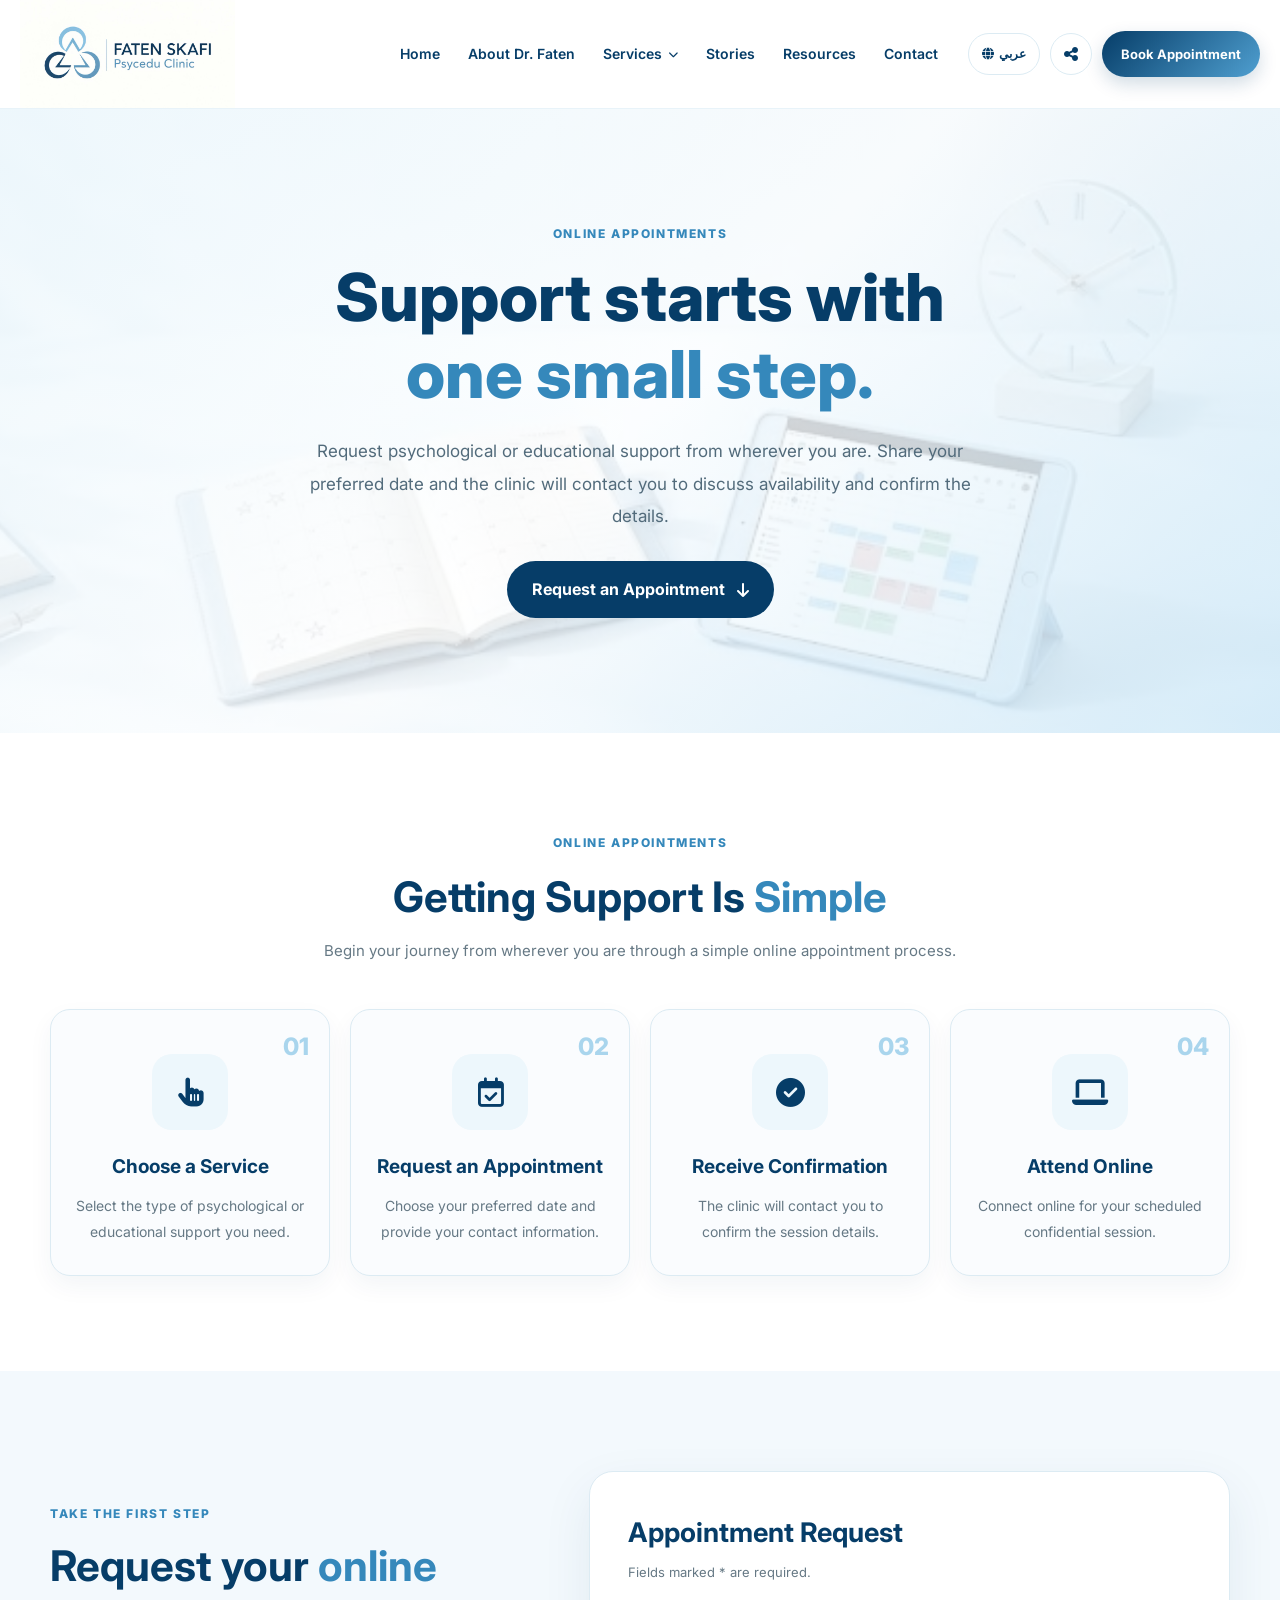
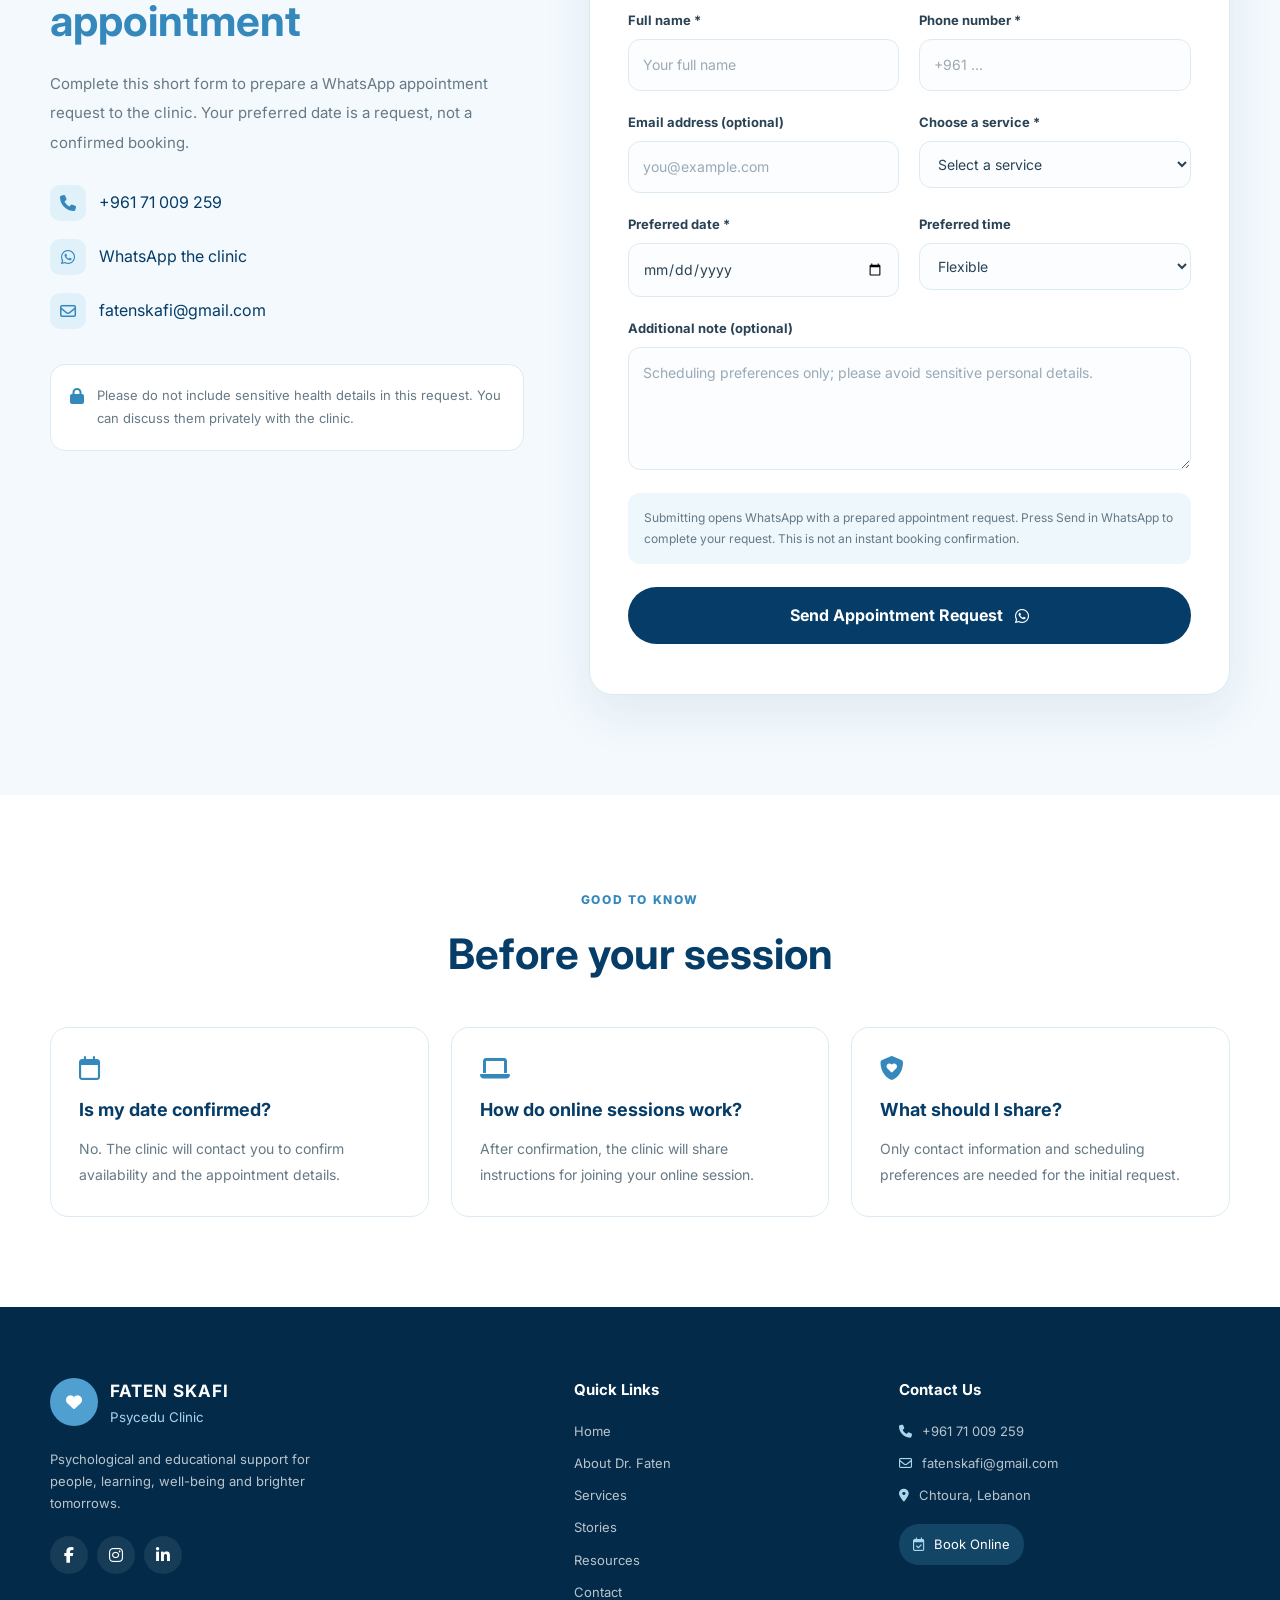
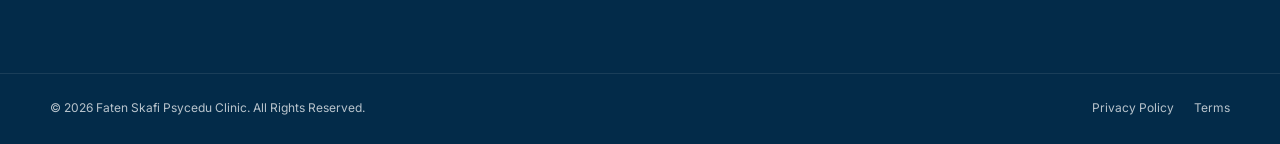
==== commit 58954150: "Update appointment.html" ====
--- a/appointment.html
+++ b/appointment.html
@@ -1,654 +1,1530 @@
 
 <!DOCTYPE html>
 <html lang="en" dir="ltr">
+
 <head>
-<meta charset="UTF-8">
-<meta name="viewport" content="width=device-width,initial-scale=1">
-<meta name="description" content="Request an online psychological or educational appointment with Dr. Faten Skafi at PsycEdu Clinic.">
-<title>Online Appointments | PsycEdu Clinic</title>
-<link rel="icon" href="icon.jpeg" type="image/jpeg">
-<link rel="preconnect" href="https://fonts.googleapis.com">
-<link rel="preconnect" href="https://fonts.gstatic.com" crossorigin>
-<link href="https://fonts.googleapis.com/css2?family=Cairo:wght@400;500;600;700;800&family=Inter:wght@400;500;600;700;800&display=swap" rel="stylesheet">
-<link rel="stylesheet" href="https://cdnjs.cloudflare.com/ajax/libs/font-awesome/6.5.2/css/all.min.css">
-<link rel="stylesheet" href="style.css">
-<link rel="stylesheet" href="appointment.css">
+    <meta charset="UTF-8">
+    <meta name="viewport" content="width=device-width, initial-scale=1">
+
+    <meta name="description"
+          content="Request an online psychological or educational appointment with Dr. Faten Skafi at PsycEdu Clinic.">
+
+    <title>Online Appointments | PsycEdu Clinic</title>
+
+    <link rel="icon" href="icon.jpeg" type="image/jpeg">
+
+    <link rel="preconnect" href="https://fonts.googleapis.com">
+    <link rel="preconnect" href="https://fonts.gstatic.com" crossorigin>
+
+    <link href="https://fonts.googleapis.com/css2?family=Cairo:wght@400;500;600;700;800&family=Inter:wght@400;500;600;700;800&display=swap"
+          rel="stylesheet">
+
+    <link rel="stylesheet"
+          href="https://cdnjs.cloudflare.com/ajax/libs/font-awesome/6.5.2/css/all.min.css">
+
+    <link rel="stylesheet" href="style.css">
+    <link rel="stylesheet" href="appointment.css">
 </head>
+
 <body>
 
+<!-- =====================================================
+     HEADER
+===================================================== -->
+
 <header class="site-header">
-<div class="header-container">
-<a href="index.html" class="logo" aria-label="Psycedu Clinic Home">
-<img src="logo.jpeg" alt="Faten Skafi Psycedu Clinic">
-</a>
-
-<button class="menu-toggle" id="menuToggle" type="button" aria-label="Open navigation" aria-expanded="false">
-<i class="fa-solid fa-bars"></i>
-</button>
-<nav class="main-nav" id="mainNav">
-<a href="index.html" class="nav-link" data-i18n="navHome">Home</a>
-<a href="about.html" class="nav-link" data-i18n="navAbout">About Dr. Faten</a>
-
-<div class="nav-dropdown">
-<button class="dropdown-toggle" type="button" aria-expanded="false">
-<span data-i18n="navServices">Services</span>
-<i class="fa-solid fa-chevron-down"></i>
-</button>
-<div class="dropdown-menu">
-<a href="service-counseling.html" data-i18n="service1">Psychological Counseling</a>
-<a href="service-assessment.html" data-i18n="service2">Psychoeducational Assessment</a>
-<a href="service-reports.html" data-i18n="service3">Psychoeducational Reports</a>
-<a href="service-learning.html" data-i18n="service4">Learning Difficulties &amp; ADHD</a>
-<a href="service-family.html" data-i18n="service5">Family Guidance &amp; Skills Development</a>
-</div>
-</div>
-
-<a href="stories.html" class="nav-link" data-i18n="navStories">Stories</a>
-<a href="resources.html" class="nav-link" data-i18n="navResources">Resources</a>
-<a href="contact.html" class="nav-link" data-i18n="navContact">Contact</a>
-
-<div class="mobile-nav-actions">
-<button class="language-btn mobile-language" type="button">
-<i class="fa-solid fa-globe"></i>
-<span class="languageText">عربي</span>
-</button>
-<a href="appointment.html" class="appointment-btn mobile-appointment" data-i18n="bookAppointment">Book Appointment</a>
-</div>
-</nav>
-
-<div class="header-actions">
-<button class="language-btn" id="languageButton" type="button" aria-label="Switch language">
-<i class="fa-solid fa-globe"></i>
-<span class="languageText">عربي</span>
-</button>
-
-<div class="share-wrapper">
-<button class="share-btn" id="shareButton" type="button" aria-label="Share this page" aria-expanded="false">
-<i class="fa-solid fa-share-nodes"></i>
-</button>
-<div class="share-menu" id="shareMenu">
-<span class="share-title" data-i18n="shareTitle">Share this page</span>
-<div class="share-options">
-<button type="button" data-share="whatsapp" aria-label="Share on WhatsApp"><i class="fa-brands fa-whatsapp"></i></button>
-<button type="button" data-share="facebook" aria-label="Share on Facebook"><i class="fa-brands fa-facebook-f"></i></button>
-<button type="button" data-share="linkedin" aria-label="Share on LinkedIn"><i class="fa-brands fa-linkedin-in"></i></button>
-<button type="button" data-share="copy" aria-label="Copy page link"><i class="fa-solid fa-link"></i></button>
-</div>
-</div>
-</div>
-
-<a href="appointment.html" class="appointment-btn" data-i18n="bookAppointment">Book Appointment</a>
-</div>
-</div>
+
+    <div class="header-container">
+
+        <a href="index.html" class="logo" aria-label="Psycedu Clinic Home">
+            <img src="logo.jpeg" alt="Faten Skafi Psycedu Clinic">
+        </a>
+
+        <button class="menu-toggle"
+                id="menuToggle"
+                type="button"
+                aria-label="Open navigation"
+                aria-expanded="false">
+
+            <i class="fa-solid fa-bars"></i>
+        </button>
+
+        <nav class="main-nav" id="mainNav">
+
+            <a href="index.html"
+               class="nav-link"
+               data-i18n="navHome">Home</a>
+
+            <a href="about.html"
+               class="nav-link"
+               data-i18n="navAbout">About Dr. Faten</a>
+
+            <!-- SERVICES DROPDOWN -->
+
+            <div class="nav-dropdown">
+
+                <button class="dropdown-toggle"
+                        type="button"
+                        aria-expanded="false"
+                        aria-haspopup="true">
+
+                    <span data-i18n="navServices">Services</span>
+
+                    <i class="fa-solid fa-chevron-down"></i>
+
+                </button>
+
+                <div class="dropdown-menu">
+
+                    <a href="service-counseling.html"
+                       data-i18n="service1">
+                        Psychological Counseling
+                    </a>
+
+                    <a href="service-assessment.html"
+                       data-i18n="service2">
+                        Psychoeducational Assessment
+                    </a>
+
+                    <a href="service-reports.html"
+                       data-i18n="service3">
+                        Psychoeducational Reports
+                    </a>
+
+                    <a href="service-learning.html"
+                       data-i18n="service4">
+                        Learning Difficulties &amp; ADHD
+                    </a>
+
+                    <a href="service-family.html"
+                       data-i18n="service5">
+                        Family Guidance &amp; Skills Development
+                    </a>
+
+                </div>
+
+            </div>
+
+            <a href="stories.html"
+               class="nav-link"
+               data-i18n="navStories">Stories</a>
+
+            <a href="resources.html"
+               class="nav-link"
+               data-i18n="navResources">Resources</a>
+
+            <a href="contact.html"
+               class="nav-link"
+               data-i18n="navContact">Contact</a>
+
+            <!-- MOBILE ACTIONS -->
+
+            <div class="mobile-nav-actions">
+
+                <button class="language-btn mobile-language"
+                        type="button"
+                        aria-label="Switch language">
+
+                    <i class="fa-solid fa-globe"></i>
+                    <span class="languageText">عربي</span>
+
+                </button>
+
+                <a href="appointment.html"
+                   class="appointment-btn mobile-appointment"
+                   data-i18n="bookAppointment">
+                    Book Appointment
+                </a>
+
+            </div>
+
+        </nav>
+
+        <!-- DESKTOP ACTIONS -->
+
+        <div class="header-actions">
+
+            <button class="language-btn"
+                    id="languageButton"
+                    type="button"
+                    aria-label="Switch language">
+
+                <i class="fa-solid fa-globe"></i>
+                <span class="languageText">عربي</span>
+
+            </button>
+
+            <div class="share-wrapper">
+
+                <button class="share-btn"
+                        id="shareButton"
+                        type="button"
+                        aria-label="Share this page"
+                        aria-expanded="false">
+
+                    <i class="fa-solid fa-share-nodes"></i>
+
+                </button>
+
+                <div class="share-menu" id="shareMenu">
+
+                    <span class="share-title" data-i18n="shareTitle">
+                        Share this page
+                    </span>
+
+                    <div class="share-options">
+
+                        <button type="button"
+                                data-share="whatsapp"
+                                aria-label="Share on WhatsApp">
+                            <i class="fa-brands fa-whatsapp"></i>
+                        </button>
+
+                        <button type="button"
+                                data-share="facebook"
+                                aria-label="Share on Facebook">
+                            <i class="fa-brands fa-facebook-f"></i>
+                        </button>
+
+                        <button type="button"
+                                data-share="linkedin"
+                                aria-label="Share on LinkedIn">
+                            <i class="fa-brands fa-linkedin-in"></i>
+                        </button>
+
+                        <button type="button"
+                                data-share="copy"
+                                aria-label="Copy page link">
+                            <i class="fa-solid fa-link"></i>
+                        </button>
+
+                    </div>
+
+                </div>
+
+            </div>
+
+            <a href="appointment.html"
+               class="appointment-btn"
+               data-i18n="bookAppointment">
+                Book Appointment
+            </a>
+
+        </div>
+
+    </div>
+
 </header>
 
+
+<!-- =====================================================
+     MAIN CONTENT
+===================================================== -->
+
 <main>
 
-<section class="appointment-hero">
-<div class="container appointment-hero-inner">
-<span class="appointment-kicker" data-appt="heroTag">ONLINE APPOINTMENTS</span>
-<h1 data-appt="heroTitle">Support starts with <span>one small step.</span></h1>
-<p data-appt="heroText">Request psychological or educational support from wherever you are. Share your preferred date and the clinic will contact you to discuss availability and confirm the details.</p>
-<a href="#appointment-form" class="appointment-hero-button">
-<span data-appt="heroButton">Request an Appointment</span>
-<i class="fa-solid fa-arrow-down"></i>
-</a>
-</div>
-</section>
-
-<section class="appointment-steps">
-<div class="container">
-<div class="appointment-section-heading">
-<span class="appointment-kicker" data-appt="stepsLabel">ONLINE APPOINTMENTS</span>
-<h2 data-appt="stepsTitle">Getting Support Is <span>Simple</span></h2>
-<p data-appt="stepsText">Begin your journey from wherever you are through a simple online appointment process.</p>
-</div>
-
-<div class="appointment-steps-grid">
-<article class="appointment-step">
-<span class="appointment-step-number">01</span>
-<div class="appointment-step-icon"><i class="fa-solid fa-hand-pointer"></i></div>
-<h3 data-appt="step1Title">Choose a Service</h3>
-<p data-appt="step1Text">Select the type of psychological or educational support you need.</p>
-</article>
-
-<article class="appointment-step">
-<span class="appointment-step-number">02</span>
-<div class="appointment-step-icon"><i class="fa-regular fa-calendar-check"></i></div>
-<h3 data-appt="step2Title">Request an Appointment</h3>
-<p data-appt="step2Text">Choose your preferred date and provide your contact information.</p>
-</article>
-
-<article class="appointment-step">
-<span class="appointment-step-number">03</span>
-<div class="appointment-step-icon"><i class="fa-solid fa-circle-check"></i></div>
-<h3 data-appt="step3Title">Receive Confirmation</h3>
-<p data-appt="step3Text">The clinic will contact you to confirm the session details.</p>
-</article>
-
-<article class="appointment-step">
-<span class="appointment-step-number">04</span>
-<div class="appointment-step-icon"><i class="fa-solid fa-laptop"></i></div>
-<h3 data-appt="step4Title">Attend Online</h3>
-<p data-appt="step4Text">Connect online for your scheduled confidential session.</p>
-</article>
-</div>
-</div>
-</section>
-
-<section class="appointment-request-section" id="appointment-form">
-<div class="container appointment-request-layout">
-
-<aside class="appointment-request-aside">
-<span class="appointment-kicker" data-appt="formKicker">TAKE THE FIRST STEP</span>
-<h2 data-appt="formHeading">Request your <span>online appointment</span></h2>
-<p data-appt="formIntro">Complete this short form to prepare a WhatsApp appointment request to the clinic. Your preferred date is a request, not a confirmed booking.</p>
-
-<div class="appointment-contact-line">
-<i class="fa-solid fa-phone"></i>
-<a href="tel:+96171009259">+961 71 009 259</a>
-</div>
-
-<div class="appointment-contact-line">
-<i class="fa-brands fa-whatsapp"></i>
-<a href="https://wa.me/96171009259" target="_blank" rel="noopener noreferrer">WhatsApp the clinic</a>
-</div>
-
-<div class="appointment-contact-line">
-<i class="fa-regular fa-envelope"></i>
-<a href="mailto:fatenskafi@gmail.com">fatenskafi@gmail.com</a>
-</div>
-
-<div class="appointment-aside-note">
-<i class="fa-solid fa-lock"></i>
-<p data-appt="sensitiveNote">Please do not include sensitive health details in this request. You can discuss them privately with the clinic.</p>
-</div>
-</aside>
-
-<form id="appointmentRequestForm" class="appointment-form-card">
-<div class="appointment-form-head">
-<h3 data-appt="formTitle">Appointment Request</h3>
-<p data-appt="formSubtitle">Fields marked * are required.</p>
-</div>
-
-<div class="appointment-form-grid">
-
-<div class="appointment-field">
-<label for="apptName" data-appt="name">Full name *</label>
-<input id="apptName" name="name" type="text" autocomplete="name" maxlength="100" required placeholder="Your full name">
-</div>
-
-<div class="appointment-field">
-<label for="apptPhone" data-appt="phone">Phone number *</label>
-<input id="apptPhone" name="phone" type="tel" autocomplete="tel" maxlength="35" required placeholder="+961 ...">
-</div>
-
-<div class="appointment-field">
-<label for="apptEmail" data-appt="emailOptional">Email address (optional)</label>
-<input id="apptEmail" name="email" type="email" autocomplete="email" maxlength="150" placeholder="you@example.com">
-</div>
-
-<div class="appointment-field">
-<label for="apptService" data-appt="service">Choose a service *</label>
-<select id="apptService" name="service" required>
-<option value="" data-appt="chooseService">Select a service</option>
-<option value="Psychological Counseling" data-appt="svc1">Psychological Counseling</option>
-<option value="Psychoeducational Assessment" data-appt="svc2">Psychoeducational Assessment</option>
-<option value="Psychoeducational Reports" data-appt="svc3">Psychoeducational Reports</option>
-<option value="Learning Difficulties & ADHD" data-appt="svc4">Learning Difficulties &amp; ADHD</option>
-<option value="Family Guidance & Skills Development" data-appt="svc5">Family Guidance &amp; Skills Development</option>
-</select>
-</div>
-
-<div class="appointment-field">
-<label for="apptDate" data-appt="date">Preferred date *</label>
-<input id="apptDate" name="date" type="date" required>
-</div>
-
-<div class="appointment-field">
-<label for="apptTime" data-appt="time">Preferred time</label>
-<select id="apptTime" name="time">
-<option value="Flexible" data-appt="flexible">Flexible</option>
-<option value="Morning" data-appt="morning">Morning</option>
-<option value="Afternoon" data-appt="afternoon">Afternoon</option>
-<option value="Evening" data-appt="evening">Evening</option>
-</select>
-</div>
-
-<div class="appointment-field appointment-field-full">
-<label for="apptMessage" data-appt="message">Additional note (optional)</label>
-<textarea id="apptMessage" name="message" rows="4" maxlength="400" placeholder="Scheduling preferences only; please avoid sensitive personal details."></textarea>
-</div>
-
-</div>
-
-<p class="appointment-form-notice" data-appt="formNotice">Submitting opens WhatsApp with a prepared appointment request. Press Send in WhatsApp to complete your request. This is not an instant booking confirmation.</p>
-
-<button class="appointment-submit" type="submit">
-<span data-appt="submit">Send Appointment Request</span>
-<i class="fa-brands fa-whatsapp"></i>
-</button>
-
-<p class="appointment-form-status" id="apptStatus" role="status" aria-live="polite"></p>
-</form>
-
-</div>
-</section>
-
-<section class="appointment-faq">
-<div class="container">
-<div class="appointment-section-heading">
-<span class="appointment-kicker" data-appt="faqLabel">GOOD TO KNOW</span>
-<h2 data-appt="faqTitle">Before your session</h2>
-</div>
-
-<div class="appointment-faq-grid">
-<article>
-<i class="fa-regular fa-calendar"></i>
-<h3 data-appt="faq1Title">Is my date confirmed?</h3>
-<p data-appt="faq1Text">No. The clinic will contact you to confirm availability and the appointment details.</p>
-</article>
-
-<article>
-<i class="fa-solid fa-laptop"></i>
-<h3 data-appt="faq2Title">How do online sessions work?</h3>
-<p data-appt="faq2Text">After confirmation, the clinic will share instructions for joining your online session.</p>
-</article>
-
-<article>
-<i class="fa-solid fa-shield-heart"></i>
-<h3 data-appt="faq3Title">What should I share?</h3>
-<p data-appt="faq3Text">Only contact information and scheduling preferences are needed for the initial request.</p>
-</article>
-</div>
-</div>
-</section>
+    <!-- HERO -->
+
+    <section class="appointment-hero">
+
+        <div class="container appointment-hero-inner">
+
+            <span class="appointment-kicker" data-appt="heroTag">
+                ONLINE APPOINTMENTS
+            </span>
+
+            <h1 data-appt="heroTitle">
+                Support starts with <span>one small step.</span>
+            </h1>
+
+            <p data-appt="heroText">
+                Request psychological or educational support from wherever you are.
+                Share your preferred date and the clinic will contact you to discuss
+                availability and confirm the details.
+            </p>
+
+            <a href="#appointment-form" class="appointment-hero-button">
+
+                <span data-appt="heroButton">
+                    Request an Appointment
+                </span>
+
+                <i class="fa-solid fa-arrow-down"></i>
+
+            </a>
+
+        </div>
+
+    </section>
+
+
+    <!-- HOW APPOINTMENTS WORK -->
+
+    <section class="appointment-steps">
+
+        <div class="container">
+
+            <div class="appointment-section-heading">
+
+                <span class="appointment-kicker" data-appt="stepsLabel">
+                    ONLINE APPOINTMENTS
+                </span>
+
+                <h2 data-appt="stepsTitle">
+                    Getting Support Is <span>Simple</span>
+                </h2>
+
+                <p data-appt="stepsText">
+                    Begin your journey from wherever you are through a simple
+                    online appointment process.
+                </p>
+
+            </div>
+
+
+            <div class="appointment-steps-grid">
+
+                <article class="appointment-step">
+
+                    <span class="appointment-step-number">01</span>
+
+                    <div class="appointment-step-icon">
+                        <i class="fa-solid fa-hand-pointer"></i>
+                    </div>
+
+                    <h3 data-appt="step1Title">Choose a Service</h3>
+
+                    <p data-appt="step1Text">
+                        Select the type of psychological or educational support you need.
+                    </p>
+
+                </article>
+
+
+                <article class="appointment-step">
+
+                    <span class="appointment-step-number">02</span>
+
+                    <div class="appointment-step-icon">
+                        <i class="fa-regular fa-calendar-check"></i>
+                    </div>
+
+                    <h3 data-appt="step2Title">Request an Appointment</h3>
+
+                    <p data-appt="step2Text">
+                        Choose your preferred date and provide your contact information.
+                    </p>
+
+                </article>
+
+
+                <article class="appointment-step">
+
+                    <span class="appointment-step-number">03</span>
+
+                    <div class="appointment-step-icon">
+                        <i class="fa-solid fa-circle-check"></i>
+                    </div>
+
+                    <h3 data-appt="step3Title">Receive Confirmation</h3>
+
+                    <p data-appt="step3Text">
+                        The clinic will contact you to confirm the session details.
+                    </p>
+
+                </article>
+
+
+                <article class="appointment-step">
+
+                    <span class="appointment-step-number">04</span>
+
+                    <div class="appointment-step-icon">
+                        <i class="fa-solid fa-laptop"></i>
+                    </div>
+
+                    <h3 data-appt="step4Title">Attend Online</h3>
+
+                    <p data-appt="step4Text">
+                        Connect online for your scheduled confidential session.
+                    </p>
+
+                </article>
+
+            </div>
+
+        </div>
+
+    </section>
+
+
+    <!-- APPOINTMENT REQUEST FORM -->
+
+    <section class="appointment-request-section" id="appointment-form">
+
+        <div class="container appointment-request-layout">
+
+
+            <!-- LEFT INFORMATION -->
+
+            <aside class="appointment-request-aside">
+
+                <span class="appointment-kicker" data-appt="formKicker">
+                    TAKE THE FIRST STEP
+                </span>
+
+                <h2 data-appt="formHeading">
+                    Request your <span>online appointment</span>
+                </h2>
+
+                <p data-appt="formIntro">
+                    Complete this short form to prepare a WhatsApp appointment
+                    request to the clinic. Your preferred date is a request,
+                    not a confirmed booking.
+                </p>
+
+
+                <div class="appointment-contact-line">
+
+                    <i class="fa-solid fa-phone"></i>
+
+                    <a href="tel:+96171009259">
+                        +961 71 009 259
+                    </a>
+
+                </div>
+
+
+                <div class="appointment-contact-line">
+
+                    <i class="fa-brands fa-whatsapp"></i>
+
+                    <a href="https://wa.me/96171009259"
+                       target="_blank"
+                       rel="noopener noreferrer">
+                        WhatsApp the clinic
+                    </a>
+
+                </div>
+
+
+                <div class="appointment-contact-line">
+
+                    <i class="fa-regular fa-envelope"></i>
+
+                    <a href="mailto:fatenskafi@gmail.com">
+                        fatenskafi@gmail.com
+                    </a>
+
+                </div>
+
+
+                <div class="appointment-aside-note">
+
+                    <i class="fa-solid fa-lock"></i>
+
+                    <p data-appt="sensitiveNote">
+                        Please do not include sensitive health details in this request.
+                        You can discuss them privately with the clinic.
+                    </p>
+
+                </div>
+
+            </aside>
+
+
+            <!-- FORM -->
+
+            <form id="appointmentRequestForm"
+                  class="appointment-form-card">
+
+                <div class="appointment-form-head">
+
+                    <h3 data-appt="formTitle">
+                        Appointment Request
+                    </h3>
+
+                    <p data-appt="formSubtitle">
+                        Fields marked * are required.
+                    </p>
+
+                </div>
+
+
+                <div class="appointment-form-grid">
+
+
+                    <div class="appointment-field">
+
+                        <label for="apptName" data-appt="name">
+                            Full name *
+                        </label>
+
+                        <input id="apptName"
+                               name="name"
+                               type="text"
+                               autocomplete="name"
+                               maxlength="100"
+                               required
+                               placeholder="Your full name">
+
+                    </div>
+
+
+                    <div class="appointment-field">
+
+                        <label for="apptPhone" data-appt="phone">
+                            Phone number *
+                        </label>
+
+                        <input id="apptPhone"
+                               name="phone"
+                               type="tel"
+                               autocomplete="tel"
+                               maxlength="35"
+                               required
+                               placeholder="+961 ...">
+
+                    </div>
+
+
+                    <div class="appointment-field">
+
+                        <label for="apptEmail" data-appt="emailOptional">
+                            Email address (optional)
+                        </label>
+
+                        <input id="apptEmail"
+                               name="email"
+                               type="email"
+                               autocomplete="email"
+                               maxlength="150"
+                               placeholder="you@example.com">
+
+                    </div>
+
+
+                    <div class="appointment-field">
+
+                        <label for="apptService" data-appt="service">
+                            Choose a service *
+                        </label>
+
+                        <select id="apptService" name="service" required>
+
+                            <option value="" data-appt="chooseService">
+                                Select a service
+                            </option>
+
+                            <option value="Psychological Counseling"
+                                    data-appt="svc1">
+                                Psychological Counseling
+                            </option>
+
+                            <option value="Psychoeducational Assessment"
+                                    data-appt="svc2">
+                                Psychoeducational Assessment
+                            </option>
+
+                            <option value="Psychoeducational Reports"
+                                    data-appt="svc3">
+                                Psychoeducational Reports
+                            </option>
+
+                            <option value="Learning Difficulties & ADHD"
+                                    data-appt="svc4">
+                                Learning Difficulties &amp; ADHD
+                            </option>
+
+                            <option value="Family Guidance & Skills Development"
+                                    data-appt="svc5">
+                                Family Guidance &amp; Skills Development
+                            </option>
+
+                        </select>
+
+                    </div>
+
+
+                    <div class="appointment-field">
+
+                        <label for="apptDate" data-appt="date">
+                            Preferred date *
+                        </label>
+
+                        <input id="apptDate"
+                               name="date"
+                               type="date"
+                               required>
+
+                    </div>
+
+
+                    <div class="appointment-field">
+
+                        <label for="apptTime" data-appt="time">
+                            Preferred time
+                        </label>
+
+                        <select id="apptTime" name="time">
+
+                            <option value="Flexible" data-appt="flexible">
+                                Flexible
+                            </option>
+
+                            <option value="Morning" data-appt="morning">
+                                Morning
+                            </option>
+
+                            <option value="Afternoon" data-appt="afternoon">
+                                Afternoon
+                            </option>
+
+                            <option value="Evening" data-appt="evening">
+                                Evening
+                            </option>
+
+                        </select>
+
+                    </div>
+
+
+                    <div class="appointment-field appointment-field-full">
+
+                        <label for="apptMessage" data-appt="message">
+                            Additional note (optional)
+                        </label>
+
+                        <textarea id="apptMessage"
+                                  name="message"
+                                  rows="4"
+                                  maxlength="400"
+                                  placeholder="Scheduling preferences only; please avoid sensitive personal details."></textarea>
+
+                    </div>
+
+                </div>
+
+
+                <p class="appointment-form-notice" data-appt="formNotice">
+                    Submitting opens WhatsApp with a prepared appointment request.
+                    Press Send in WhatsApp to complete your request.
+                    This is not an instant booking confirmation.
+                </p>
+
+
+                <button class="appointment-submit" type="submit">
+
+                    <span data-appt="submit">
+                        Send Appointment Request
+                    </span>
+
+                    <i class="fa-brands fa-whatsapp"></i>
+
+                </button>
+
+
+                <p class="appointment-form-status"
+                   id="apptStatus"
+                   role="status"
+                   aria-live="polite">
+                </p>
+
+            </form>
+
+        </div>
+
+    </section>
+
+
+    <!-- FAQ -->
+
+    <section class="appointment-faq">
+
+        <div class="container">
+
+            <div class="appointment-section-heading">
+
+                <span class="appointment-kicker" data-appt="faqLabel">
+                    GOOD TO KNOW
+                </span>
+
+                <h2 data-appt="faqTitle">
+                    Before your session
+                </h2>
+
+            </div>
+
+
+            <div class="appointment-faq-grid">
+
+                <article>
+
+                    <i class="fa-regular fa-calendar"></i>
+
+                    <h3 data-appt="faq1Title">
+                        Is my date confirmed?
+                    </h3>
+
+                    <p data-appt="faq1Text">
+                        No. The clinic will contact you to confirm availability
+                        and the appointment details.
+                    </p>
+
+                </article>
+
+
+                <article>
+
+                    <i class="fa-solid fa-laptop"></i>
+
+                    <h3 data-appt="faq2Title">
+                        How do online sessions work?
+                    </h3>
+
+                    <p data-appt="faq2Text">
+                        After confirmation, the clinic will share instructions
+                        for joining your online session.
+                    </p>
+
+                </article>
+
+
+                <article>
+
+                    <i class="fa-solid fa-shield-heart"></i>
+
+                    <h3 data-appt="faq3Title">
+                        What should I share?
+                    </h3>
+
+                    <p data-appt="faq3Text">
+                        Only contact information and scheduling preferences
+                        are needed for the initial request.
+                    </p>
+
+                </article>
+
+            </div>
+
+        </div>
+
+    </section>
 
 </main>
 
+
+<!-- =====================================================
+     FOOTER
+===================================================== -->
+
 <footer class="site-footer">
-<div class="container footer-grid">
-
-<div class="footer-brand">
-<a href="index.html" class="footer-logo">
-<span class="footer-logo-symbol"><i class="fa-solid fa-heart"></i></span>
-<span><strong>FATEN SKAFI</strong><small>Psycedu Clinic</small></span>
-</a>
-
-<p data-i18n="footerDescription">Psychological and educational support for people, learning, well-being and brighter tomorrows.</p>
-
-<div class="footer-socials">
-<a href="https://www.facebook.com/share/19TW65atwE/" target="_blank" rel="noopener noreferrer" aria-label="Facebook">
-<i class="fa-brands fa-facebook-f"></i>
-</a>
-<a href="https://www.instagram.com/dr.faten_skafi?stkn=dXpkZ2U0Z2pqOWF1" target="_blank" rel="noopener noreferrer" aria-label="Instagram">
-<i class="fa-brands fa-instagram"></i>
-</a>
-<a href="https://www.linkedin.com/in/dr-faten-skafi-13892ab7" target="_blank" rel="noopener noreferrer" aria-label="LinkedIn">
-<i class="fa-brands fa-linkedin-in"></i>
-</a>
-</div>
-</div>
-
-<div class="footer-column">
-<h3 data-i18n="quickLinks">Quick Links</h3>
-<a href="index.html" data-i18n="navHome">Home</a>
-<a href="about.html" data-i18n="navAbout">About Dr. Faten</a>
-<a href="services.html" data-i18n="navServices">Services</a>
-<a href="storiess.html" data-i18n="navStories">Stories</a>
-<a href="resources.html" data-i18n="navResources">Resources</a>
-<a href="contact.html" data-i18n="navContact">Contact</a>
-</div>
-
-<div class="footer-column footer-contact">
-<h3 data-i18n="contactUs">Contact Us</h3>
-
-<a href="tel:+96171009259">
-<i class="fa-solid fa-phone"></i>
-<span>+961 71 009 259</span>
-</a>
-
-<a href="mailto:fatenskafi@gmail.com">
-<i class="fa-regular fa-envelope"></i>
-<span>fatenskafi@gmail.com</span>
-</a>
-
-<div>
-<i class="fa-solid fa-location-dot"></i>
-<span data-i18n="location">Chtoura, Lebanon</span>
-</div>
-
-<a href="appointment.html" class="footer-appointment">
-<i class="fa-regular fa-calendar-check"></i>
-<span data-i18n="bookOnline">Book Online</span>
-</a>
-</div>
-</div>
-
-<div class="footer-bottom">
-<div class="container footer-bottom-container">
-<p>© <span id="currentYear"></span> Faten Skafi Psycedu Clinic. <span data-i18n="rights">All Rights Reserved.</span></p>
-<div>
-<a href="#" data-i18n="privacy">Privacy Policy</a>
-<a href="#" data-i18n="terms">Terms</a>
-</div>
-</div>
-</div>
+
+    <div class="container footer-grid">
+
+
+        <div class="footer-brand">
+
+            <a href="index.html" class="footer-logo">
+
+                <span class="footer-logo-symbol">
+                    <i class="fa-solid fa-heart"></i>
+                </span>
+
+                <span>
+                    <strong>FATEN SKAFI</strong>
+                    <small>Psycedu Clinic</small>
+                </span>
+
+            </a>
+
+            <p data-i18n="footerDescription">
+                Psychological and educational support for people,
+                learning, well-being and brighter tomorrows.
+            </p>
+
+
+            <div class="footer-socials">
+
+                <a href="https://www.facebook.com/share/19TW65atwE/"
+                   target="_blank"
+                   rel="noopener noreferrer"
+                   aria-label="Facebook">
+                    <i class="fa-brands fa-facebook-f"></i>
+                </a>
+
+                <a href="https://www.instagram.com/dr.faten_skafi?stkn=dXpkZ2U0Z2pqOWF1"
+                   target="_blank"
+                   rel="noopener noreferrer"
+                   aria-label="Instagram">
+                    <i class="fa-brands fa-instagram"></i>
+                </a>
+
+                <a href="https://www.linkedin.com/in/dr-faten-skafi-13892ab7"
+                   target="_blank"
+                   rel="noopener noreferrer"
+                   aria-label="LinkedIn">
+                    <i class="fa-brands fa-linkedin-in"></i>
+                </a>
+
+            </div>
+
+        </div>
+
+
+        <div class="footer-column">
+
+            <h3 data-i18n="quickLinks">Quick Links</h3>
+
+            <a href="index.html" data-i18n="navHome">Home</a>
+            <a href="about.html" data-i18n="navAbout">About Dr. Faten</a>
+            <a href="services.html" data-i18n="navServices">Services</a>
+            <a href="stories.html" data-i18n="navStories">Stories</a>
+            <a href="resources.html" data-i18n="navResources">Resources</a>
+            <a href="contact.html" data-i18n="navContact">Contact</a>
+
+        </div>
+
+
+        <div class="footer-column footer-contact">
+
+            <h3 data-i18n="contactUs">Contact Us</h3>
+
+            <a href="tel:+96171009259">
+                <i class="fa-solid fa-phone"></i>
+                <span>+961 71 009 259</span>
+            </a>
+
+            <a href="mailto:fatenskafi@gmail.com">
+                <i class="fa-regular fa-envelope"></i>
+                <span>fatenskafi@gmail.com</span>
+            </a>
+
+            <div>
+                <i class="fa-solid fa-location-dot"></i>
+                <span data-i18n="location">Chtoura, Lebanon</span>
+            </div>
+
+            <a href="appointment.html" class="footer-appointment">
+                <i class="fa-regular fa-calendar-check"></i>
+                <span data-i18n="bookOnline">Book Online</span>
+            </a>
+
+        </div>
+
+    </div>
+
+
+    <div class="footer-bottom">
+
+        <div class="container footer-bottom-container">
+
+            <p>
+                © <span id="currentYear"></span> Faten Skafi Psycedu Clinic.
+                <span data-i18n="rights">All Rights Reserved.</span>
+            </p>
+
+            <div>
+                <a href="#" data-i18n="privacy">Privacy Policy</a>
+                <a href="#" data-i18n="terms">Terms</a>
+            </div>
+
+        </div>
+
+    </div>
+
 </footer>
 
+
 <div class="toast" id="toast">Link copied!</div>
 
+
+<!-- =====================================================
+     JAVASCRIPT
+===================================================== -->
+
 <script>
+
+/* =====================================================
+   TRANSLATIONS
+===================================================== */
+
 const apptCopy = {
-en: {
-heroTag:"ONLINE APPOINTMENTS",
-heroTitle:"Support starts with <span>one small step.</span>",
-heroText:"Request psychological or educational support from wherever you are. Share your preferred date and the clinic will contact you to discuss availability and confirm the details.",
-heroButton:"Request an Appointment",
-stepsLabel:"ONLINE APPOINTMENTS",
-stepsTitle:"Getting Support Is <span>Simple</span>",
-stepsText:"Begin your journey from wherever you are through a simple online appointment process.",
-step1Title:"Choose a Service",
-step1Text:"Select the type of psychological or educational support you need.",
-step2Title:"Request an Appointment",
-step2Text:"Choose your preferred date and provide your contact information.",
-step3Title:"Receive Confirmation",
-step3Text:"The clinic will contact you to confirm the session details.",
-step4Title:"Attend Online",
-step4Text:"Connect online for your scheduled confidential session.",
-formKicker:"TAKE THE FIRST STEP",
-formHeading:"Request your <span>online appointment</span>",
-formIntro:"Complete this short form to prepare a WhatsApp appointment request to the clinic. Your preferred date is a request, not a confirmed booking.",
-sensitiveNote:"Please do not include sensitive health details in this request. You can discuss them privately with the clinic.",
-formTitle:"Appointment Request",
-formSubtitle:"Fields marked * are required.",
-name:"Full name *",
-phone:"Phone number *",
-emailOptional:"Email address (optional)",
-service:"Choose a service *",
-chooseService:"Select a service",
-date:"Preferred date *",
-time:"Preferred time",
-flexible:"Flexible",
-morning:"Morning",
-afternoon:"Afternoon",
-evening:"Evening",
-message:"Additional note (optional)",
-formNotice:"Submitting opens WhatsApp with a prepared appointment request. Press Send in WhatsApp to complete your request. This is not an instant booking confirmation.",
-submit:"Send Appointment Request",
-faqLabel:"GOOD TO KNOW",
-faqTitle:"Before your session",
-faq1Title:"Is my date confirmed?",
-faq1Text:"No. The clinic will contact you to confirm availability and the appointment details.",
-faq2Title:"How do online sessions work?",
-faq2Text:"After confirmation, the clinic will share instructions for joining your online session.",
-faq3Title:"What should I share?",
-faq3Text:"Only contact information and scheduling preferences are needed for the initial request.",
-svc1:"Psychological Counseling",
-svc2:"Psychoeducational Assessment",
-svc3:"Psychoeducational Reports",
-svc4:"Learning Difficulties & ADHD",
-svc5:"Family Guidance & Skills Development"
-},
-ar: {
-heroTag:"المواعيد عبر الإنترنت",
-heroTitle:"يبدأ الدعم <span>بخطوة صغيرة.</span>",
-heroText:"اطلب الدعم النفسي أو التربوي من أي مكان. اختر التاريخ المناسب لك وستتواصل العيادة معك لمناقشة التوافر وتأكيد التفاصيل.",
-heroButton:"طلب موعد",
-stepsLabel:"المواعيد عبر الإنترنت",
-stepsTitle:"الحصول على الدعم <span>بسيط</span>",
-stepsText:"ابدأ رحلتك من أي مكان من خلال خطوات سهلة لطلب موعد عبر الإنترنت.",
-step1Title:"اختر الخدمة",
-step1Text:"حدد نوع الدعم النفسي أو التربوي الذي تحتاج إليه.",
-step2Title:"اطلب موعدًا",
-step2Text:"اختر التاريخ المفضل وأدخل معلومات التواصل.",
-step3Title:"تلقَّ التأكيد",
-step3Text:"ستتواصل معك العيادة لتأكيد تفاصيل الجلسة.",
-step4Title:"احضر عبر الإنترنت",
-step4Text:"انضم إلى جلستك السرية عبر الإنترنت في الموعد المحدد.",
-formKicker:"ابدأ الخطوة الأولى",
-formHeading:"اطلب <span>موعدًا عبر الإنترنت</span>",
-formIntro:"املأ هذا النموذج القصير لإعداد طلب موعد عبر واتساب. التاريخ المفضل هو طلب وليس حجزًا مؤكدًا.",
-sensitiveNote:"يرجى عدم إدخال تفاصيل صحية حساسة في الطلب. يمكنك مناقشتها بشكل خاص مع العيادة.",
-formTitle:"طلب موعد",
-formSubtitle:"الحقول المميزة بنجمة * إلزامية.",
-name:"الاسم الكامل *",
-phone:"رقم الهاتف *",
-emailOptional:"البريد الإلكتروني (اختياري)",
-service:"اختر الخدمة *",
-chooseService:"اختر خدمة",
-date:"التاريخ المفضل *",
-time:"الوقت المفضل",
-flexible:"مرن",
-morning:"صباحًا",
-afternoon:"بعد الظهر",
-evening:"مساءً",
-message:"ملاحظة إضافية (اختياري)",
-formNotice:"عند الضغط على الزر، سيفتح واتساب برسالة جاهزة لطلب الموعد. اضغط على إرسال في واتساب لإكمال الطلب. هذا ليس تأكيدًا فوريًا للحجز.",
-submit:"إرسال طلب الموعد",
-faqLabel:"معلومات مهمة",
-faqTitle:"قبل جلستك",
-faq1Title:"هل تم تأكيد التاريخ؟",
-faq1Text:"لا. ستتواصل معك العيادة لتأكيد التوافر وتفاصيل الموعد.",
-faq2Title:"كيف تتم الجلسات عبر الإنترنت؟",
-faq2Text:"بعد التأكيد، ستشارك العيادة معك تعليمات الانضمام إلى الجلسة.",
-faq3Title:"ما المعلومات التي يجب مشاركتها؟",
-faq3Text:"تكفي معلومات التواصل وتفضيلات الموعد عند إرسال الطلب الأولي.",
-svc1:"الإرشاد النفسي",
-svc2:"التقييم النفسي التربوي",
-svc3:"التقارير النفسية التربوية",
-svc4:"صعوبات التعلم واضطراب فرط الحركة وتشتت الانتباه",
-svc5:"الإرشاد الأسري وتنمية المهارات"
+
+    en: {
+
+        heroTag: "ONLINE APPOINTMENTS",
+
+        heroTitle: "Support starts with <span>one small step.</span>",
+
+        heroText: "Request psychological or educational support from wherever you are. Share your preferred date and the clinic will contact you to discuss availability and confirm the details.",
+
+        heroButton: "Request an Appointment",
+
+        stepsLabel: "ONLINE APPOINTMENTS",
+
+        stepsTitle: "Getting Support Is <span>Simple</span>",
+
+        stepsText: "Begin your journey from wherever you are through a simple online appointment process.",
+
+        step1Title: "Choose a Service",
+        step1Text: "Select the type of psychological or educational support you need.",
+
+        step2Title: "Request an Appointment",
+        step2Text: "Choose your preferred date and provide your contact information.",
+
+        step3Title: "Receive Confirmation",
+        step3Text: "The clinic will contact you to confirm the session details.",
+
+        step4Title: "Attend Online",
+        step4Text: "Connect online for your scheduled confidential session.",
+
+        formKicker: "TAKE THE FIRST STEP",
+
+        formHeading: "Request your <span>online appointment</span>",
+
+        formIntro: "Complete this short form to prepare a WhatsApp appointment request to the clinic. Your preferred date is a request, not a confirmed booking.",
+
+        sensitiveNote: "Please do not include sensitive health details in this request. You can discuss them privately with the clinic.",
+
+        formTitle: "Appointment Request",
+
+        formSubtitle: "Fields marked * are required.",
+
+        name: "Full name *",
+        phone: "Phone number *",
+        emailOptional: "Email address (optional)",
+
+        service: "Choose a service *",
+        chooseService: "Select a service",
+
+        date: "Preferred date *",
+        time: "Preferred time",
+
+        flexible: "Flexible",
+        morning: "Morning",
+        afternoon: "Afternoon",
+        evening: "Evening",
+
+        message: "Additional note (optional)",
+
+        formNotice: "Submitting opens WhatsApp with a prepared appointment request. Press Send in WhatsApp to complete your request. This is not an instant booking confirmation.",
+
+        submit: "Send Appointment Request",
+
+        faqLabel: "GOOD TO KNOW",
+        faqTitle: "Before your session",
+
+        faq1Title: "Is my date confirmed?",
+        faq1Text: "No. The clinic will contact you to confirm availability and the appointment details.",
+
+        faq2Title: "How do online sessions work?",
+        faq2Text: "After confirmation, the clinic will share instructions for joining your online session.",
+
+        faq3Title: "What should I share?",
+        faq3Text: "Only contact information and scheduling preferences are needed for the initial request.",
+
+        svc1: "Psychological Counseling",
+        svc2: "Psychoeducational Assessment",
+        svc3: "Psychoeducational Reports",
+        svc4: "Learning Difficulties & ADHD",
+        svc5: "Family Guidance & Skills Development"
+
+    },
+
+
+    ar: {
+
+        heroTag: "المواعيد عبر الإنترنت",
+
+        heroTitle: "يبدأ الدعم <span>بخطوة صغيرة.</span>",
+
+        heroText: "اطلب الدعم النفسي أو التربوي من أي مكان. اختر التاريخ المناسب لك وستتواصل العيادة معك لمناقشة التوافر وتأكيد التفاصيل.",
+
+        heroButton: "طلب موعد",
+
+        stepsLabel: "المواعيد عبر الإنترنت",
+
+        stepsTitle: "الحصول على الدعم <span>بسيط</span>",
+
+        stepsText: "ابدأ رحلتك من أي مكان من خلال خطوات سهلة لطلب موعد عبر الإنترنت.",
+
+        step1Title: "اختر الخدمة",
+        step1Text: "حدد نوع الدعم النفسي أو التربوي الذي تحتاج إليه.",
+
+        step2Title: "اطلب موعدًا",
+        step2Text: "اختر التاريخ المفضل وأدخل معلومات التواصل.",
+
+        step3Title: "تلقَّ التأكيد",
+        step3Text: "ستتواصل معك العيادة لتأكيد تفاصيل الجلسة.",
+
+        step4Title: "احضر عبر الإنترنت",
+        step4Text: "انضم إلى جلستك السرية عبر الإنترنت في الموعد المحدد.",
+
+        formKicker: "ابدأ الخطوة الأولى",
+
+        formHeading: "اطلب <span>موعدًا عبر الإنترنت</span>",
+
+        formIntro: "املأ هذا النموذج القصير لإعداد طلب موعد عبر واتساب. التاريخ المفضل هو طلب وليس حجزًا مؤكدًا.",
+
+        sensitiveNote: "يرجى عدم إدخال تفاصيل صحية حساسة في الطلب. يمكنك مناقشتها بشكل خاص مع العيادة.",
+
+        formTitle: "طلب موعد",
+
+        formSubtitle: "الحقول المميزة بنجمة * إلزامية.",
+
+        name: "الاسم الكامل *",
+        phone: "رقم الهاتف *",
+        emailOptional: "البريد الإلكتروني (اختياري)",
+
+        service: "اختر الخدمة *",
+        chooseService: "اختر خدمة",
+
+        date: "التاريخ المفضل *",
+        time: "الوقت المفضل",
+
+        flexible: "مرن",
+        morning: "صباحًا",
+        afternoon: "بعد الظهر",
+        evening: "مساءً",
+
+        message: "ملاحظة إضافية (اختياري)",
+
+        formNotice: "عند الضغط على الزر، سيفتح واتساب برسالة جاهزة لطلب الموعد. اضغط على إرسال في واتساب لإكمال الطلب. هذا ليس تأكيدًا فوريًا للحجز.",
+
+        submit: "إرسال طلب الموعد",
+
+        faqLabel: "معلومات مهمة",
+        faqTitle: "قبل جلستك",
+
+        faq1Title: "هل تم تأكيد التاريخ؟",
+        faq1Text: "لا. ستتواصل معك العيادة لتأكيد التوافر وتفاصيل الموعد.",
+
+        faq2Title: "كيف تتم الجلسات عبر الإنترنت؟",
+        faq2Text: "بعد التأكيد، ستشارك العيادة معك تعليمات الانضمام إلى الجلسة.",
+
+        faq3Title: "ما المعلومات التي يجب مشاركتها؟",
+        faq3Text: "تكفي معلومات التواصل وتفضيلات الموعد عند إرسال الطلب الأولي.",
+
+        svc1: "الاستشارات النفسية",
+        svc2: "التقييم النفسي التربوي",
+        svc3: "التقارير النفسية التربوية",
+        svc4: "دعم صعوبات التعلم واضطراب فرط الحركة وتشتت الانتباه",
+        svc5: "الإرشاد الأسري وتنمية المهارات"
+
+    }
+
+};
+
+
+/* =====================================================
+   NAVIGATION TRANSLATIONS
+===================================================== */
+
+const navCopy = {
+
+    en: {
+
+        navHome: "Home",
+        navAbout: "About Dr. Faten",
+        navServices: "Services",
+        navStories: "Stories",
+        navResources: "Resources",
+        navContact: "Contact",
+
+        bookAppointment: "Book Appointment",
+
+        service1: "Psychological Counseling",
+        service2: "Psychoeducational Assessment",
+        service3: "Psychoeducational Reports",
+        service4: "Learning Difficulties & ADHD",
+        service5: "Family Guidance & Skills Development",
+
+        quickLinks: "Quick Links",
+        contactUs: "Contact Us",
+
+        location: "Chtoura, Lebanon",
+        bookOnline: "Book Online",
+
+        rights: "All Rights Reserved.",
+        privacy: "Privacy Policy",
+        terms: "Terms",
+
+        footerDescription: "Psychological and educational support for people, learning, well-being and brighter tomorrows.",
+
+        shareTitle: "Share this page"
+
+    },
+
+
+    ar: {
+
+        navHome: "الرئيسية",
+        navAbout: "عن الدكتورة فاتن",
+        navServices: "الخدمات",
+        navStories: "قصص",
+        navResources: "الموارد",
+        navContact: "تواصل معنا",
+
+        bookAppointment: "احجز موعدًا",
+
+        service1: "الاستشارات النفسية",
+        service2: "التقييم النفسي التربوي",
+        service3: "التقارير النفسية التربوية",
+        service4: "دعم صعوبات التعلم واضطراب فرط الحركة وتشتت الانتباه",
+        service5: "الإرشاد الأسري وتنمية المهارات",
+
+        quickLinks: "روابط سريعة",
+        contactUs: "تواصل معنا",
+
+        location: "شتورا، لبنان",
+        bookOnline: "احجز عبر الإنترنت",
+
+        rights: "جميع الحقوق محفوظة.",
+        privacy: "سياسة الخصوصية",
+        terms: "الشروط",
+
+        footerDescription: "دعم نفسي وتربوي يعزز التعلم والرفاه وآفاق المستقبل.",
+
+        shareTitle: "شارك هذه الصفحة"
+
+    }
+
+};
+
+
+/* =====================================================
+   LANGUAGE MANAGEMENT
+===================================================== */
+
+let lang = "en";
+
+try {
+
+    lang = localStorage.getItem("language") === "ar"
+        ? "ar"
+        : "en";
+
+} catch (e) {}
+
+
+function applyLang(next) {
+
+    lang = next;
+
+    document.documentElement.lang = lang;
+
+    document.documentElement.dir =
+        lang === "ar" ? "rtl" : "ltr";
+
+
+    // Appointment page translations
+
+    document.querySelectorAll("[data-appt]").forEach(el => {
+
+        const key = el.dataset.appt;
+
+        const value = apptCopy[lang][key];
+
+        if (value === undefined) return;
+
+        if (["heroTitle", "stepsTitle", "formHeading"].includes(key)) {
+
+            el.innerHTML = value;
+
+        } else {
+
+            el.textContent = value;
+
+        }
+
+    });
+
+
+    // Header and footer translations
+
+    document.querySelectorAll("[data-i18n]").forEach(el => {
+
+        const value = navCopy[lang][el.dataset.i18n];
+
+        if (value !== undefined) {
+
+            el.textContent = value;
+
+        }
+
+    });
+
+
+    // Language buttons
+
+    document.querySelectorAll(".languageText").forEach(el => {
+
+        el.textContent = lang === "ar" ? "EN" : "عربي";
+
+    });
+
+
+    try {
+
+        localStorage.setItem("language", lang);
+
+    } catch (e) {}
+
 }
-};
-
-const navCopy = {
-en: {
-navHome:"Home",
-navAbout:"About Dr. Faten",
-navServices:"Services",
-navStories:"Stories",
-navResources:"Resources",
-navContact:"Contact",
-bookAppointment:"Book Appointment",
-service1:"Psychological Counseling",
-service2:"Psychoeducational Assessment",
-service3:"Psychoeducational Reports",
-service4:"Learning Difficulties & ADHD",
-service5:"Family Guidance & Skills Development",
-quickLinks:"Quick Links",
-contactUs:"Contact Us",
-location:"Chtoura, Lebanon",
-bookOnline:"Book Online",
-rights:"All Rights Reserved.",
-privacy:"Privacy Policy",
-terms:"Terms",
-footerDescription:"Psychological and educational support for people, learning, well-being and brighter tomorrows."
-},
-ar: {
-navHome:"الرئيسية",
-navAbout:"عن الدكتورة فاتن",
-navServices:"الخدمات",
-navStories:"قصص",
-navResources:"الموارد",
-navContact:"تواصل معنا",
-bookAppointment:"احجز موعدًا",
-service1:"الإرشاد النفسي",
-service2:"التقييم النفسي التربوي",
-service3:"التقارير النفسية التربوية",
-service4:"صعوبات التعلم وفرط الحركة وتشتت الانتباه",
-service5:"الإرشاد الأسري وتنمية المهارات",
-quickLinks:"روابط سريعة",
-contactUs:"تواصل معنا",
-location:"شتورا، لبنان",
-bookOnline:"احجز عبر الإنترنت",
-rights:"جميع الحقوق محفوظة.",
-privacy:"سياسة الخصوصية",
-terms:"الشروط",
-footerDescription:"دعم نفسي وتربوي يعزز التعلم والرفاه وآفاق المستقبل."
+
+
+applyLang(lang);
+
+
+/* =====================================================
+   LANGUAGE BUTTONS
+===================================================== */
+
+document.querySelectorAll(".language-btn").forEach(btn => {
+
+    btn.addEventListener("click", () => {
+
+        applyLang(lang === "en" ? "ar" : "en");
+
+    });
+
+});
+
+
+/* =====================================================
+   MOBILE NAVIGATION
+===================================================== */
+
+const menuToggle = document.getElementById("menuToggle");
+
+const mainNav = document.getElementById("mainNav");
+
+
+function closeMobileMenu() {
+
+    if (!menuToggle || !mainNav) return;
+
+    mainNav.classList.remove("is-open");
+
+    menuToggle.setAttribute("aria-expanded", "false");
+
+    menuToggle.setAttribute(
+        "aria-label",
+        lang === "ar" ? "فتح القائمة" : "Open navigation"
+    );
+
+    const icon = menuToggle.querySelector("i");
+
+    if (icon) {
+
+        icon.className = "fa-solid fa-bars";
+
+    }
+
+    closeServicesDropdown();
+
 }
-};
-
-let lang = "en";
-
-try {
-    lang = localStorage.getItem("language") === "ar" ? "ar" : "en";
-} catch (e) {}
-
-function applyLang(next) {
-    lang = next;
-
-    document.documentElement.lang = lang;
-    document.documentElement.dir = lang === "ar" ? "rtl" : "ltr";
-
-    document.querySelectorAll("[data-appt]").forEach(el => {
-        const key = el.dataset.appt;
-        const value = apptCopy[lang][key];
-
-        if (value === undefined) return;
-
-        if (["heroTitle", "stepsTitle", "formHeading"].includes(key)) {
-            el.innerHTML = value;
-        } else {
-            el.textContent = value;
+
+
+if (menuToggle && mainNav) {
+
+    menuToggle.addEventListener("click", () => {
+
+        const isOpen = mainNav.classList.toggle("is-open");
+
+        menuToggle.setAttribute(
+            "aria-expanded",
+            String(isOpen)
+        );
+
+        menuToggle.setAttribute(
+            "aria-label",
+            isOpen
+                ? (lang === "ar" ? "إغلاق القائمة" : "Close navigation")
+                : (lang === "ar" ? "فتح القائمة" : "Open navigation")
+        );
+
+        const icon = menuToggle.querySelector("i");
+
+        if (icon) {
+
+            icon.className = isOpen
+                ? "fa-solid fa-xmark"
+                : "fa-solid fa-bars";
+
         }
+
+        if (!isOpen) {
+
+            closeServicesDropdown();
+
+        }
+
     });
 
-    document.querySelectorAll("[data-i18n]").forEach(el => {
-        const value = navCopy[lang][el.dataset.i18n];
-        if (value !== undefined) el.textContent = value;
+}
+
+
+/* =====================================================
+   SERVICES DROPDOWN - MOBILE AND DESKTOP
+===================================================== */
+
+const serviceDropdowns =
+    document.querySelectorAll(".nav-dropdown");
+
+
+function closeServicesDropdown() {
+
+    serviceDropdowns.forEach(drop => {
+
+        drop.classList.remove("is-open");
+
+        const button = drop.querySelector(".dropdown-toggle");
+
+        if (button) {
+
+            button.setAttribute("aria-expanded", "false");
+
+        }
+
     });
 
-    document.querySelectorAll(".languageText").forEach(el => {
-        el.textContent = lang === "ar" ? "EN" : "عربي";
+}
+
+
+serviceDropdowns.forEach(drop => {
+
+    const button = drop.querySelector(".dropdown-toggle");
+
+    const menu = drop.querySelector(".dropdown-menu");
+
+    if (!button || !menu) return;
+
+
+    button.addEventListener("click", e => {
+
+        e.preventDefault();
+
+        e.stopPropagation();
+
+        const isOpen = drop.classList.contains("is-open");
+
+        closeServicesDropdown();
+
+        if (!isOpen) {
+
+            drop.classList.add("is-open");
+
+            button.setAttribute("aria-expanded", "true");
+
+        }
+
     });
 
-    try {
-        localStorage.setItem("language", lang);
-    } catch (e) {}
+
+    // Close dropdown after selecting a service
+
+    menu.querySelectorAll("a").forEach(link => {
+
+        link.addEventListener("click", () => {
+
+            closeServicesDropdown();
+
+            closeMobileMenu();
+
+        });
+
+    });
+
+});
+
+
+/* =====================================================
+   CLOSE MENUS WHEN CLICKING OUTSIDE
+===================================================== */
+
+document.addEventListener("click", e => {
+
+    serviceDropdowns.forEach(drop => {
+
+        if (!drop.contains(e.target)) {
+
+            drop.classList.remove("is-open");
+
+            const button = drop.querySelector(".dropdown-toggle");
+
+            if (button) {
+
+                button.setAttribute("aria-expanded", "false");
+
+            }
+
+        }
+
+    });
+
+
+    if (
+        mainNav &&
+        menuToggle &&
+        !mainNav.contains(e.target) &&
+        !menuToggle.contains(e.target)
+    ) {
+
+        if (mainNav.classList.contains("is-open")) {
+
+            closeMobileMenu();
+
+        }
+
+    }
+
+});
+
+
+/* =====================================================
+   SHARE MENU
+===================================================== */
+
+const shareButton = document.getElementById("shareButton");
+
+const shareMenu = document.getElementById("shareMenu");
+
+const toast = document.getElementById("toast");
+
+
+if (shareButton && shareMenu) {
+
+    shareButton.addEventListener("click", e => {
+
+        e.stopPropagation();
+
+        const isOpen = shareMenu.classList.toggle("active");
+
+        shareButton.setAttribute(
+            "aria-expanded",
+            String(isOpen)
+        );
+
+    });
+
+
+    document.addEventListener("click", e => {
+
+        if (!e.target.closest(".share-wrapper")) {
+
+            shareMenu.classList.remove("active");
+
+            shareButton.setAttribute("aria-expanded", "false");
+
+        }
+
+    });
+
+
+    document.querySelectorAll("[data-share]").forEach(button => {
+
+        button.addEventListener("click", async () => {
+
+            const pageURL = encodeURIComponent(location.href);
+
+            let target = "";
+
+
+            switch (button.dataset.share) {
+
+                case "whatsapp":
+
+                    target =
+                        "https://wa.me/?text=" +
+                        encodeURIComponent("PsycEdu Clinic Appointment ") +
+                        pageURL;
+
+                    break;
+
+
+                case "facebook":
+
+                    target =
+                        "https://www.facebook.com/sharer/sharer.php?u=" +
+                        pageURL;
+
+                    break;
+
+
+                case "linkedin":
+
+                    target =
+                        "https://www.linkedin.com/sharing/share-offsite/?url=" +
+                        pageURL;
+
+                    break;
+
+
+                case "copy":
+
+                    try {
+
+                        await navigator.clipboard.writeText(location.href);
+
+                        if (toast) {
+
+                            toast.textContent =
+                                lang === "ar"
+                                    ? "تم نسخ الرابط!"
+                                    : "Link copied!";
+
+                            toast.classList.add("show");
+
+                            setTimeout(() => {
+
+                                toast.classList.remove("show");
+
+                            }, 2200);
+
+                        }
+
+                    } catch (error) {
+
+                        prompt(
+                            lang === "ar" ? "انسخ الرابط:" : "Copy link:",
+                            location.href
+                        );
+
+                    }
+
+                    break;
+
+            }
+
+
+            if (target) {
+
+                window.open(target, "_blank", "noopener,noreferrer");
+
+            }
+
+
+            shareMenu.classList.remove("active");
+
+            shareButton.setAttribute("aria-expanded", "false");
+
+        });
+
+    });
+
 }
 
-applyLang(lang);
-
-document.querySelectorAll(".language-btn").forEach(btn => {
-    btn.addEventListener("click", () => {
-        applyLang(lang === "en" ? "ar" : "en");
-    });
-});
-
-// Mobile menu
-const mobile = document.getElementById("menuToggle");
-const nav = document.getElementById("mainNav");
-
-if (mobile && nav) {
-    mobile.addEventListener("click", () => {
-        const open = nav.classList.toggle("is-open");
-
-        mobile.setAttribute("aria-expanded", String(open));
-        mobile.querySelector("i").className = open
-            ? "fa-solid fa-xmark"
-            : "fa-solid fa-bars";
-    });
-}
-
-// Navigation dropdown
-document.querySelectorAll(".nav-dropdown").forEach(drop => {
-    const btn = drop.querySelector(".dropdown-toggle");
-
-    if (btn) {
-        btn.addEventListener("click", e => {
-            e.stopPropagation();
-
-            const open = drop.classList.toggle("is-open");
-            btn.setAttribute("aria-expanded", String(open));
-        });
-    }
-});
-
-document.addEventListener("click", e => {
-    document.querySelectorAll(".nav-dropdown").forEach(drop => {
-        if (!drop.contains(e.target)) {
-            drop.classList.remove("is-open");
-            drop.querySelector(".dropdown-toggle")
-                ?.setAttribute("aria-expanded", "false");
-        }
-    });
-});
-
-// Share menu
-const shareBtn = document.getElementById("shareButton");
-const shareMenu = document.getElementById("shareMenu");
-const toast = document.getElementById("toast");
-
-if (shareBtn && shareMenu) {
-    shareBtn.addEventListener("click", e => {
-        e.stopPropagation();
-
-        const open = shareMenu.classList.toggle("active");
-        shareBtn.setAttribute("aria-expanded", String(open));
-    });
-
-    document.addEventListener("click", e => {
-        if (!e.target.closest(".share-wrapper")) {
-            shareMenu.classList.remove("active");
-            shareBtn.setAttribute("aria-expanded", "false");
-        }
-    });
-
-    document.querySelectorAll("[data-share]").forEach(btn => {
-        btn.addEventListener("click", async () => {
-            const url = encodeURIComponent(location.href);
-            let target = "";
-
-            switch (btn.dataset.share) {
-                case "whatsapp":
-                    target = "https://wa.me/?text=" +
-                        encodeURIComponent("PsycEdu Clinic Appointment ") + url;
-                    break;
-
-                case "facebook":
-                    target = "https://www.facebook.com/sharer/sharer.php?u=" + url;
-                    break;
-
-                case "linkedin":
-                    target = "https://www.linkedin.com/sharing/share-offsite/?url=" + url;
-                    break;
-
-                case "copy":
-                    try {
-                        await navigator.clipboard.writeText(location.href);
-
-                        if (toast) {
-                            toast.textContent = lang === "ar"
-                                ? "تم نسخ الرابط!"
-                                : "Link copied!";
-
-                            toast.classList.add("show");
-
-                            setTimeout(() => {
-                                toast.classList.remove("show");
-                            }, 2200);
-                        }
-                    } catch (e) {
-                        prompt("Copy link:", location.href);
-                    }
-                    break;
-            }
-
-            if (target) {
-                window.open(target, "_blank", "noopener,noreferrer");
-            }
-
-            shareMenu.classList.remove("active");
-            shareBtn.setAttribute("aria-expanded", "false");
-        });
-    });
-}
-
-// Prevent past dates
+
+/* =====================================================
+   PREVENT PAST APPOINTMENT DATES
+===================================================== */
+
 const dateField = document.getElementById("apptDate");
 
 if (dateField) {
+
     const today = new Date();
 
     const localToday = new Date(
@@ -656,97 +1532,185 @@
     ).toISOString().slice(0, 10);
 
     dateField.min = localToday;
+
 }
 
-// Appointment submission through WhatsApp
-const appointmentForm = document.getElementById("appointmentRequestForm");
+
+/* =====================================================
+   APPOINTMENT REQUEST THROUGH WHATSAPP
+===================================================== */
+
+const appointmentForm =
+    document.getElementById("appointmentRequestForm");
+
 
 if (appointmentForm) {
+
     appointmentForm.addEventListener("submit", e => {
+
         e.preventDefault();
 
         const form = e.currentTarget;
 
         if (!form.reportValidity()) return;
 
+
         const data = new FormData(form);
+
         const service = data.get("service");
+
         const time = data.get("time");
 
+
         const serviceArabic = {
-            "Psychological Counseling": "الإرشاد النفسي",
-            "Psychoeducational Assessment": "التقييم النفسي التربوي",
-            "Psychoeducational Reports": "التقارير النفسية التربوية",
-            "Learning Difficulties & ADHD": "صعوبات التعلم واضطراب فرط الحركة وتشتت الانتباه",
-            "Family Guidance & Skills Development": "الإرشاد الأسري وتنمية المهارات"
+
+            "Psychological Counseling":
+                "الاستشارات النفسية",
+
+            "Psychoeducational Assessment":
+                "التقييم النفسي التربوي",
+
+            "Psychoeducational Reports":
+                "التقارير النفسية التربوية",
+
+            "Learning Difficulties & ADHD":
+                "دعم صعوبات التعلم واضطراب فرط الحركة وتشتت الانتباه",
+
+            "Family Guidance & Skills Development":
+                "الإرشاد الأسري وتنمية المهارات"
+
         };
 
+
         const timeArabic = {
+
             "Flexible": "مرن",
+
             "Morning": "صباحًا",
+
             "Afternoon": "بعد الظهر",
+
             "Evening": "مساءً"
+
         };
 
+
         const fields = lang === "ar"
+
             ? [
+
                 ["الاسم الكامل", data.get("name")],
+
                 ["رقم الهاتف", data.get("phone")],
+
                 ["البريد الإلكتروني", data.get("email") || "لم يُذكر"],
+
                 ["الخدمة المطلوبة", serviceArabic[service] || service],
+
                 ["التاريخ المفضل", data.get("date")],
+
                 ["الوقت المفضل", timeArabic[time] || time],
+
                 ["ملاحظة تتعلق بالموعد", data.get("message") || "لا توجد"]
+
             ]
+
+
             : [
+
                 ["Full name", data.get("name")],
+
                 ["Phone", data.get("phone")],
+
                 ["Email", data.get("email") || "Not provided"],
+
                 ["Service", service],
+
                 ["Preferred date", data.get("date")],
+
                 ["Preferred time", time],
+
                 ["Scheduling note", data.get("message") || "None"]
+
             ];
 
+
         const greeting = lang === "ar"
+
             ? "مرحبًا عيادة PsycEdu، أود طلب موعد."
+
             : "Hello PsycEdu Clinic, I would like to request an online appointment.";
 
+
         const closing = lang === "ar"
+
             ? "يرجى التواصل معي لتأكيد التوافر وتفاصيل الموعد. شكرًا لكم."
+
             : "Please contact me to confirm availability and appointment details. Thank you.";
 
+
         const message =
+
             greeting + "\n\n" +
-            fields.map(([label, value]) => label + ": " + value).join("\n") +
+
+            fields.map(([label, value]) => {
+
+                return label + ": " + value;
+
+            }).join("\n") +
+
             "\n\n" + closing;
 
-        // Lebanon WhatsApp number in international format
-        // without the leading zero.
+
+        // Clinic WhatsApp number
+
         const clinicWhatsAppNumber = "96171009259";
 
+
         const whatsappURL =
+
             "https://wa.me/" + clinicWhatsAppNumber +
+
             "?text=" + encodeURIComponent(message);
 
+
         const status = document.getElementById("apptStatus");
 
+
         if (status) {
+
             status.textContent = lang === "ar"
+
                 ? "سيُفتح واتساب برسالة جاهزة. اضغط على إرسال لإكمال الطلب."
+
                 : "WhatsApp will open with your prepared request. Press Send to complete it.";
+
         }
 
-        window.open(whatsappURL, "_blank", "noopener,noreferrer");
+
+        window.open(
+            whatsappURL,
+            "_blank",
+            "noopener,noreferrer"
+        );
+
     });
+
 }
 
-// Footer year
+
+/* =====================================================
+   FOOTER YEAR
+===================================================== */
+
 const year = document.getElementById("currentYear");
 
 if (year) {
+
     year.textContent = new Date().getFullYear();
+
 }
+
 </script>
 
 </body>
